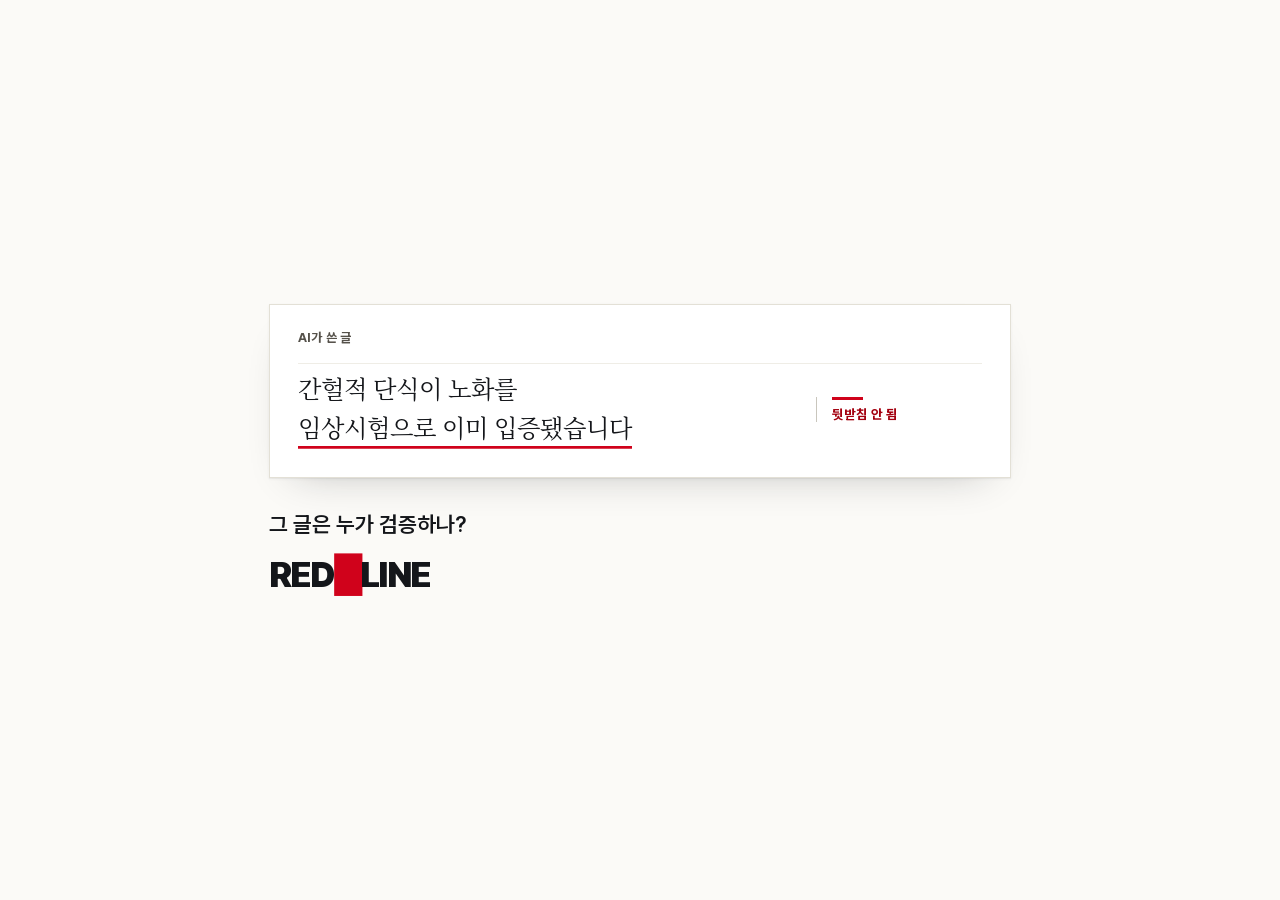
==== ui/intro.html @ 59058103 "ui: cold-open and closing cards for the demo video Two keyboard-driven scenes that reuse the product" ====
<!doctype html>
<html lang="ko">
<head>
<meta charset="utf-8" />
<title>REDLINE — 영상 카드</title>
<link rel="stylesheet" href="/ui/app.css" />
<style>
  /* 화면 전체를 쓰는 촬영용 카드. 크기는 전부 vw 라 1920 과 2560 에서 같은 그림이 나온다. */
  html, body { height: 100%; }
  body {
    margin: 0;
    background: var(--paper, #f7f5ef);
    color: var(--ink);
    cursor: none;
    overflow: hidden;
  }
  .scene { display: none; }
  .scene.live {
    display: grid;
    place-content: center;
    justify-items: center;
    height: 100vh;
    gap: 0;
  }

  /* --- 장면 1: 콜드 오픈 ------------------------------------------------ */

  .sheet {
    width: 58vw;
    background: var(--sheet);
    border: 1px solid var(--edge);
    box-shadow: var(--shadow-sheet);
    padding: 1.9vw 2.2vw 1.7vw;
  }
  .sheet-caption {
    font-family: var(--f-sans);
    font-weight: 700;
    font-size: 1vw;
    color: var(--muted);
    margin-bottom: 1.4vw;
    letter-spacing: 0.02em;
  }
  .line-row {
    display: grid;
    grid-template-columns: 1fr 13vw;
    column-gap: 2.2vw;
    align-items: center;
    border-top: 1px solid var(--hair);
    padding: 0.5vw 0;
  }
  .line-text {
    font-family: var(--f-serif);
    font-size: 1.9vw;
    line-height: 1.62;
    color: var(--ink);
    text-align: left;
  }
  /* 줄마다 span 하나, 줄마다 제 지연 — 한 span 에 두 줄을 담으면 동시에 걷힌다. */
  .type {
    display: block;
    clip-path: inset(0 100% 0 0);
  }
  .scene.live .type {
    animation: type-in var(--type-dur) steps(var(--type-steps), end) var(--type-at) both;
  }
  @keyframes type-in {
    from { clip-path: inset(0 100% 0 0); }
    to   { clip-path: inset(0 0 0 0); }
  }

  .verdict-cell {
    border-left: 1px solid var(--rule);
    padding-left: 1.2vw;
    opacity: 0;
  }
  .scene.live .verdict-cell {
    animation: rise 340ms var(--ease-out, ease-out) 2550ms both;
  }
  .verdict-rule {
    width: 2.4vw;
    height: 0.22vw;
    background: var(--v-unsupported-line);
    margin-bottom: 0.5vw;
  }
  .verdict-label {
    font-family: var(--f-sans);
    font-weight: 700;
    font-size: 1.05vw;
    color: var(--v-unsupported-label);
  }

  .ask {
    font-family: var(--f-sans);
    font-weight: 600;
    font-size: 1.7vw;
    color: var(--ink);
    margin-top: 2.6vw;
    opacity: 0;
  }
  .scene.live .ask { animation: rise 400ms var(--ease-out, ease-out) 2950ms both; }

  .wordmark {
    font-family: var(--f-sans);
    font-weight: 900;
    font-size: 2.8vw;
    letter-spacing: -0.14vw;
    margin-top: 1.2vw;
    opacity: 0;
  }
  .wordmark b { color: var(--v-unsupported-line); font-weight: 900; }
  .scene.live .wordmark { animation: rise 420ms var(--ease-out, ease-out) 3750ms both; }

  @keyframes rise {
    from { opacity: 0; transform: translateY(0.6vw); }
    to   { opacity: 1; transform: translateY(0); }
  }

  /* 밑줄은 제품의 mark-draw 를 그대로 쓴다. 글자는 타이핑으로 드러나고 밑줄만 나중에 그어진다. */
  .scene.live .claim-mark.draw[data-mark="unsupported"] {
    animation: mark-draw-4 280ms var(--ease-mark, ease-out) 2200ms both;
  }

  /* --- 장면 2: 마무리 카드 ---------------------------------------------- */

  .card { width: 58vw; text-align: center; }
  .card > * { opacity: 0; }
  .card .big {
    font-family: var(--f-serif);
    font-size: 2.6vw;
    line-height: 1.5;
    color: var(--ink);
  }
  .card .big em { font-style: normal; color: var(--v-unsupported-label); }
  .card hr {
    border: 0;
    border-top: 1px solid var(--rule);
    margin: 1.2vw 0;
    width: 100%;
  }
  .card .sub {
    font-family: var(--f-sans);
    font-weight: 600;
    font-size: 1.5vw;
    color: var(--ink);
  }
  .card .meta {
    font-family: var(--f-mono);
    font-weight: 500;
    font-size: 1.1vw;
    color: var(--muted);
    margin-top: 1.5vw;
  }
  .scene.live .card > *:nth-child(1) { animation: rise 420ms var(--ease-out, ease-out) 150ms both; }
  .scene.live .card > *:nth-child(2) { animation: rise 420ms var(--ease-out, ease-out) 350ms both; }
  .scene.live .card > *:nth-child(3) { animation: rise 420ms var(--ease-out, ease-out) 800ms both; }
  .scene.live .card > *:nth-child(4) { animation: rise 420ms var(--ease-out, ease-out) 1000ms both; }
  .scene.live .card > *:nth-child(5) { animation: rise 420ms var(--ease-out, ease-out) 1200ms both; }

  /* 모션을 줄여도 끝 상태는 남는다 — 빈 화면이 되면 안 된다. */
  @media (prefers-reduced-motion: reduce) {
    .scene.live .type,
    .scene.live .verdict-cell,
    .scene.live .ask,
    .scene.live .wordmark,
    .scene.live .claim-mark.draw[data-mark="unsupported"],
    .scene.live .card > * {
      animation: none !important;
      opacity: 1 !important;
      clip-path: none !important;
      transform: none !important;
    }
  }
</style>
</head>
<body>

<section class="scene" data-scene="1">
  <div>
    <div class="sheet">
      <div class="sheet-caption">AI가 쓴 글</div>
      <div class="line-row">
        <div class="line-text">
          <span class="type" style="--type-at:250ms; --type-dur:1000ms; --type-steps:20">간헐적 단식이 노화를</span>
          <span class="type" style="--type-at:1300ms; --type-dur:850ms; --type-steps:16"><span class="claim-mark draw" data-mark="unsupported">임상시험으로 이미 입증됐습니다</span></span>
        </div>
        <div class="verdict-cell">
          <div class="verdict-rule"></div>
          <div class="verdict-label">뒷받침 안 됨</div>
        </div>
      </div>
    </div>
    <div class="ask">그 글은 누가 검증하나?</div>
    <div class="wordmark">RED<b>█</b>LINE</div>
  </div>
</section>

<section class="scene" data-scene="2">
  <div class="card">
    <div class="big"><em>빨간 줄</em>은 시작입니다.</div>
    <div class="big">이 글이 말하지 않은 것까지 찾습니다.</div>
    <hr />
    <div class="sub">AI가 쓰고, REDLINE이 감사합니다.</div>
    <div class="meta">Liner 학술 인덱스 · OpenAI Agents SDK</div>
  </div>
</section>

<script>
  (function () {
    var scenes = Array.prototype.slice.call(document.querySelectorAll(".scene"));
    var at = 0;

    function play(index) {
      at = Math.max(0, Math.min(scenes.length - 1, index));
      scenes.forEach(function (el, i) {
        el.classList.remove("live");
        if (i === at) {
          void el.offsetWidth; // 리플로우 — 빼면 같은 장면 재생 시 애니메이션이 다시 돌지 않는다
          el.classList.add("live");
        }
      });
    }

    document.addEventListener("keydown", function (e) {
      var k = e.key;
      if (k === " " || k === "ArrowRight") { play(at + 1); e.preventDefault(); }
      else if (k === "ArrowLeft" || k === "Backspace") { play(at - 1); e.preventDefault(); }
      else if (k === "r" || k === "R") { play(at); }
      else if (k === "1") { play(0); }
      else if (k === "2") { play(1); }
    });

    play(0);
  })();
</script>
</body>
</html>
---- ui/app.css ----
@charset "utf-8";

/* ==========================================================================
   REDLINE — 화면 두 개. 메인은 교정지(밝은 에디토리얼), 프로젝터는 윤전기(어두운 터미널).
   의도적으로 다르다. 통일하지 않는다.
   ========================================================================== */

/* --- 폰트: 전부 로컬 서빙. 외부 요청 0 ---------------------------------- */

@font-face {
  font-family: "Pretendard";
  src: url("/ui/fonts/PretendardVariable.subset.woff2") format("woff2-variations");
  font-weight: 45 920;
  font-style: normal;
  font-display: swap;
}
@font-face {
  font-family: "Source Serif 4";
  src: url("/ui/fonts/SourceSerif4Variable-latin.woff2") format("woff2-variations");
  font-weight: 200 900;
  font-style: normal;
  font-display: swap;
}
@font-face {
  font-family: "Noto Serif KR";
  src: url("/ui/fonts/NotoSerifKR-Regular.subset.woff2") format("woff2");
  font-weight: 400;
  font-style: normal;
  font-display: swap;
}
@font-face {
  font-family: "Noto Serif KR";
  src: url("/ui/fonts/NotoSerifKR-Bold.subset.woff2") format("woff2");
  font-weight: 700;
  font-style: normal;
  font-display: swap;
}
@font-face {
  font-family: "JetBrains Mono";
  src: url("/ui/fonts/JetBrainsMonoVariable-latin.woff2") format("woff2-variations");
  font-weight: 100 800;
  font-style: normal;
  font-display: swap;
}

/* --- 토큰 ---------------------------------------------------------------- */

:root {
  --paper: #fbfaf7;
  --sheet: #ffffff;
  --ink: #14161a;
  --rule: #c9c6bd;
  --hair: #efede6;
  --edge: #e3e0d6;
  --muted: #55514a;

  --v-supported-label: #1f5545;
  --v-supported-line: #2f6f5e;
  --v-unsupported-label: #a3000f;
  --v-unsupported-line: #d0021b;
  --v-overstated-label: #6e4600;
  --v-overstated-line: #9a6300;
  --v-no_source-label: var(--muted);
  --v-no_source-line: #8a8378;
  --v-undecidable-label: var(--muted);
  --v-undecidable-line: #b3afa6;
  --v-pending-label: var(--muted);
  --v-pending-line: transparent;
  --v-non_auditable-label: var(--muted);
  --v-non_auditable-line: transparent;

  --rebut-line: #1e3a5f;
  --rebut-label: #1b3557;
  --rebut-tint: #f4f6fa;
  --fix-line: #12594e;
  --fix-label: #0f4c42;
  --fix-tint: #f3f8f6;

  --f-serif: "Source Serif 4", "Noto Serif KR", Georgia, "Batang", 바탕, serif;
  --f-sans: "Pretendard", "Inter", "Malgun Gothic", "맑은 고딕", system-ui, sans-serif;
  --f-mono: "JetBrains Mono", "D2Coding", "Cascadia Mono", Consolas, ui-monospace, monospace;

  --t-manuscript: 20px;
  --t-number: 13px;
  --t-verdict: 15px;
  --t-chip: 13px;
  --t-metric: 54px;
  --t-report: 17px;

  --shell: 1156px;
  --topbar-h: 64px;
  --scroll-pad: 78px;
  --margin-col: 280px;

  --shadow-sheet: 0 1px 0 rgba(20, 22, 26, 0.03), 0 1px 3px rgba(20, 22, 26, 0.05),
    0 18px 44px -26px rgba(20, 22, 26, 0.3);
  --shadow-lift: 0 2px 6px rgba(20, 22, 26, 0.08), 0 10px 24px -10px rgba(20, 22, 26, 0.16),
    0 36px 84px -30px rgba(20, 22, 26, 0.45);

  /* 곡선과 시간은 여기에만 적는다. 규칙에 손으로 쓴 ms·cubic-bezier 는 없다. */
  --ease-ink: ease-out;
  --ease-pen: cubic-bezier(0.55, 0.06, 0.25, 1);
  --ease-settle: cubic-bezier(0.2, 0.7, 0.3, 1);
  /* 단계가 넘어가는 순간에만 쓴다. 280ms 는 이 화면에서 가장 긴 시간이고 원고와
     반박은 가장 큰 면이라, 내장 곡선으로는 넘어가는 것이 물러 보인다. 앞에서
     대부분을 끝내고 길게 눕는 곡선이라 새 단계가 일찍 읽힌다. 수치를 그리는
     막대에는 쓰지 않는다 — 양을 나타내는 것이 제 값을 넘어 보이면 안 된다. */
  --ease-stage: cubic-bezier(0.23, 1, 0.32, 1);

  --dur-press: 160ms;
  --dur-tint: 180ms;
  --dur-settle: 200ms;
  --dur-card: 240ms;
  --dur-stage: 280ms;
  --dur-reduced: 120ms;

  /* 움직이는 거리·배율. 모션을 줄이면 이 값들만 0 이 되고 전환 자체는 남는다. */
  --stage-scale: 0.985;
  --stage-lift: -2px;
  --press-scale: 0.97;
  --settle-rise: -6px;
  --mark-draw-from: 0%;
  --mark-wave-from: 100%;

  --wave: url("data:image/svg+xml;utf8,<svg xmlns='http://www.w3.org/2000/svg' width='10' height='6'><path d='M0 4.5 Q2.5 0.9 5 4.5 T10 4.5' fill='none' stroke='%239A6300' stroke-width='1.8'/></svg>");
}

*,
*::before,
*::after {
  box-sizing: border-box;
}

html {
  scroll-padding-top: var(--scroll-pad);
}

body {
  margin: 0;
  font-family: var(--f-sans);
  font-size: 16px;
  color: var(--ink);
  background: var(--paper);
  text-rendering: optimizeLegibility;
  word-break: keep-all;
  overflow-wrap: break-word;
}
/* 밝은 면은 기본 렌더링이 인쇄물에 가깝게 두툼하다. 어두운 면에서는 글자가 번져
   antialiased 가 낫다 — 두 표면이 다른 이유가 여기에도 있다. */
body.page-raw {
  -webkit-font-smoothing: antialiased;
}

h1,
h2,
h3,
h4,
p,
ul,
ol,
figure {
  margin: 0;
}
ul,
ol {
  padding-left: 0;
  list-style: none;
}
button {
  font: inherit;
  color: inherit;
  cursor: pointer;
}
a {
  color: inherit;
}
[hidden] {
  display: none !important;
}

.tnum {
  font-variant-numeric: tabular-nums;
}

/* --- 상단 바 ------------------------------------------------------------- */

.topbar {
  position: sticky;
  top: 0;
  z-index: 40;
  height: var(--topbar-h);
  display: flex;
  align-items: center;
  gap: 20px;
  padding: 0 max(28px, 4vw);
  background: rgba(251, 250, 247, 0.97);
  border-bottom: 1px solid var(--rule);
  backdrop-filter: saturate(1.2) blur(6px);
}

.wordmark {
  font-family: var(--f-sans);
  font-size: 23px;
  font-weight: 900;
  letter-spacing: -1.2px;
  text-decoration: none;
  white-space: nowrap;
}
.wordmark .wm-b {
  color: var(--v-unsupported-line);
}

.stage-rail {
  display: flex;
  gap: 22px;
  margin: 0 auto;
  font-size: 12px;
  font-weight: 600;  letter-spacing: 0.01em;
}
.stage-rail li {
  display: flex;
  align-items: center;
  gap: 7px;
  color: var(--muted);
  cursor: pointer;
  border-radius: 2px;
  padding: 3px 2px;
  transition: color var(--dur-tint) var(--ease-ink);
}
.stage-rail li::before {
  content: "";
  width: 7px;
  height: 7px;
  border-radius: 50%;
  border: 1px solid var(--rule);
  background: transparent;
  transition: background-color var(--dur-tint) var(--ease-ink),
    border-color var(--dur-tint) var(--ease-ink);
}
.stage-rail li.reached {
  color: var(--ink);
}
.stage-rail li.reached::before {
  background: var(--ink);
  border-color: var(--ink);
}
.stage-rail li.now {
  color: var(--v-unsupported-label);
}
.stage-rail li.now::before {
  background: var(--v-unsupported-line);
  border-color: var(--v-unsupported-line);
}

.conn {
  display: flex;
  align-items: center;
  gap: 7px;
  font-size: 12px;
  font-weight: 600;
  color: var(--muted);
  white-space: nowrap;  letter-spacing: 0.01em;
}
.conn::before {
  content: "";
  width: 8px;
  height: 8px;
  border-radius: 50%;
  background: var(--rule);
  transition: background-color var(--dur-tint) var(--ease-ink);
}
.conn.is-live::before {
  background: var(--v-supported-line);
}

.projector-link {
  font-size: 12px;
  font-weight: 700;
  text-decoration: none;
  border-bottom: 1px solid var(--ink);
  padding-bottom: 1px;
  white-space: nowrap;
}

/* --- 셸 ------------------------------------------------------------------ */

.shell {
  max-width: var(--shell);
  margin: 0 auto;
  padding: 44px 28px 120px;
}

.sheet {
  background: var(--sheet);
  border: 1px solid var(--edge);
  box-shadow: var(--shadow-sheet);
}

/* --- 단계 0: 입력 -------------------------------------------------------- */

.intake-grid {
  display: grid;
  grid-template-columns: 1fr 1.1fr;
  gap: 56px;
  align-items: start;
}

.hero-title {
  font-family: var(--f-serif);
  font-weight: 700;
  font-size: clamp(38px, 4.6vw, 58px);
  line-height: 1.12;
  letter-spacing: -0.02em;
}
.hero-title .hl {
  color: var(--v-unsupported-label);
  text-decoration: underline;
  text-decoration-color: var(--v-unsupported-line);
  text-decoration-thickness: 4px;
  text-underline-offset: 9px;
}
.hero-sub {
  margin-top: 22px;
  font-size: 18px;
  line-height: 1.6;
  color: var(--muted);
}

.specimen {
  margin-top: 42px;
  padding: 20px 22px 16px;
  background: var(--sheet);
  border: 1px solid var(--edge);
  box-shadow: var(--shadow-sheet);
}
.specimen-title {
  font-size: 13px;
  font-weight: 600;
  margin-bottom: 14px;
}
.specimen-row {
  display: grid;
  grid-template-columns: 1fr auto;
  gap: 18px;
  align-items: start;
  padding: 12px 0;
  border-top: 1px solid var(--hair);
}
.specimen-row:first-of-type {
  border-top: 0;
}
.specimen-text {
  font-family: var(--f-serif);
  font-size: 17px;
  line-height: 1.6;
}
.specimen-label {
  font-size: 13px;
  font-weight: 600;
  text-align: right;
  white-space: nowrap;
}
.specimen-note {
  display: block;
  margin-top: 4px;
  font-size: 11px;
  line-height: 1.45;
  font-weight: 500;
  color: var(--muted);
}

.form-card {
  padding: 26px 28px 24px;
}
.form-label {
  display: block;
  font-size: 13px;
  font-weight: 700;
  margin-bottom: 14px;
}
#input-text {
  display: block;
  width: 100%;
  min-height: 220px;
  padding: 16px 18px;
  font-family: var(--f-serif);
  font-size: 18px;
  line-height: 1.65;
  color: var(--ink);
  background: var(--paper);
  border: 1px solid var(--rule);
  border-radius: 0;
  resize: vertical;
}
#input-text:focus-visible {
  outline: 2px solid var(--ink);
  outline-offset: 1px;
}
.form-foot {
  display: flex;
  align-items: center;
  justify-content: space-between;
  gap: 18px;
  margin-top: 18px;
}
.form-hint {
  font-size: 13px;
  color: var(--muted);
}
.btn-ink {
  padding: 13px 22px;
  font-size: 15px;
  font-weight: 700;
  color: var(--paper);
  background: var(--ink);
  border: 1px solid var(--ink);
  border-radius: 0;
  transition: background-color var(--dur-tint) var(--ease-ink),
    transform var(--dur-press) var(--ease-ink);
}
@media (hover: hover) and (pointer: fine) {
  .btn-ink:hover:not(:disabled) {
    background: #000;
  }
}
/* 화면에서 가장 주목받는 클릭이다. 누르는 순간에 응답한다 — 떼는 순간이 아니라.
   색은 두 경로에 다 남고, 크기는 모션을 줄이면 토큰이 1 이 되어 저절로 빠진다. */
.btn-ink:active:not(:disabled) {
  background: #000;
  transform: scale(var(--press-scale));
}
.btn-ink:disabled {
  opacity: 0.55;
  cursor: default;
}
.form-error {
  margin-top: 16px;
  padding: 12px 14px;
  border-left: 4px solid var(--v-unsupported-line);
  background: var(--paper);
  font-size: 14px;
  line-height: 1.55;
  color: var(--v-unsupported-label);
}

/* 검사 과정 3단 밴드 */
.process {
  margin-top: 58px;
  padding-top: 26px;
  border-top: 1px solid var(--rule);
}
.process-grid {
  display: grid;
  grid-template-columns: repeat(3, 1fr);
  gap: 22px 28px;
}
.process-item {
  display: grid;
  grid-template-columns: 44px 1fr;
  gap: 16px;
  align-items: start;
}
.process-num {
  width: 44px;
  height: 44px;
  border-radius: 50%;
  border: 1px solid var(--rule);
  display: grid;
  place-items: center;
  font-family: var(--f-mono);
  font-size: 18px;
  color: var(--muted);
}
.process-item h3 {
  font-size: 16px;
  font-weight: 700;
  margin-bottom: 6px;
}
.process-item p {
  font-size: 14px;
  line-height: 1.6;
  color: var(--muted);
}
.process-meta {
  margin-top: 22px;
  font-size: 13px;
  line-height: 1.6;
  color: var(--muted);
}

/* 접힌 입력 바 */
.intake-collapsed {
  display: flex;
  align-items: center;
  justify-content: space-between;
  gap: 18px;
  padding: 12px 18px;
  margin-bottom: 22px;
  border: 1px solid var(--edge);
  background: var(--sheet);
  font-size: 13px;
  color: var(--muted);
}
.btn-quiet {
  padding: 7px 14px;
  font-size: 13px;
  font-weight: 700;
  color: var(--ink);
  background: transparent;
  border: 1px solid var(--rule);
}
@media (hover: hover) and (pointer: fine) {
  .btn-quiet:hover {
    border-color: var(--ink);
  }
}

/* --- 단계 전환의 그림자 --------------------------------------------------
   그림자 자체를 전환하면 화면에서 가장 큰 두 면이 280ms 동안 매 프레임 다시
   칠해진다. 그것도 하필 가장 눈에 띄는 순간에. 쉬는 그림자와 들어 올린 그림자를
   의사 요소 두 겹으로 깔아 두고 불투명도만 교차시킨다 — 보이는 결과는 같다.
   inset 이 음수인 것은 의사 요소를 테두리 상자까지 넓혀 원래 그림자와
   같은 자리에서 시작시키기 위한 것이다. */

.galley,
.rebut {
  position: relative;
  box-shadow: none;
}
.galley::before,
.galley::after,
.rebut::before,
.rebut::after {
  content: "";
  position: absolute;
  inset: -1px;
  z-index: -1;
  pointer-events: none;
  transition: opacity var(--dur-stage) var(--ease-stage);
}
.rebut::before,
.rebut::after {
  top: -4px;
}
.galley::before,
.rebut::before {
  box-shadow: var(--shadow-sheet);
}
.galley::after,
.rebut::after {
  box-shadow: var(--shadow-lift);
  opacity: 0;
}
.galley.is-focus::before,
.galley.is-receded::before,
.rebut.is-focus::before {
  opacity: 0;
}
.galley.is-focus::after,
.rebut.is-focus::after {
  opacity: 1;
}

/* --- 단계 1~3: 원고 + 여백 ---------------------------------------------- */

.galley {
  padding: 30px 34px 0;
  transition: opacity var(--dur-stage) var(--ease-stage),
    transform var(--dur-stage) var(--ease-stage);
}
.galley.is-receded {
  opacity: 0.42;
  transform: scale(var(--stage-scale));
}

.section-head {
  display: flex;
  align-items: baseline;
  gap: 24px;
  flex-wrap: wrap;
  padding-bottom: 14px;
  border-bottom: 1px solid var(--rule);
}
.section-head h2 {
  font-size: 22px;
  font-weight: 700;
  letter-spacing: -0.02em;
}
.legend {
  display: flex;
  gap: 18px;
  flex-wrap: wrap;
  font-size: 12px;
  font-weight: 600;
  color: var(--muted);  letter-spacing: 0.01em;
}
.legend li {
  display: flex;
  align-items: center;
  gap: 7px;
}
.badge {
  margin-left: auto;
  padding: 7px 11px;
  font-size: 13px;
  font-weight: 700;
  color: var(--paper);
  background: var(--ink);
  white-space: nowrap;
}
#phase-badge[data-live="1"] {
  min-width: 151px;
  text-align: center;
}
.badge[data-outcome="complete"] {
  background: var(--v-supported-label);
}
.badge[data-outcome="partial"] {
  background: var(--v-overstated-label);
}
.badge[data-outcome="error"] {
  background: var(--v-unsupported-label);
}
.badge[data-outcome="non_auditable"] {
  background: var(--muted);
}

/* 표시선 견본 (범례·여백 부호가 공유한다) */
.swatch {
  display: inline-block;
  width: 22px;
  height: 6px;
  flex: none;
}
.swatch[data-mark="unsupported"] {
  border-bottom: 4px solid var(--v-unsupported-line);
}
.swatch[data-mark="supported"] {
  border-bottom: 2px solid var(--v-supported-line);
}
.swatch[data-mark="overstated"] {
  background: var(--wave) repeat-x left bottom;
  background-size: 10px 6px;
}
.swatch[data-mark="no_source"] {
  border-bottom: 3px dotted var(--v-no_source-line);
}
.swatch[data-mark="undecidable"] {
  border-bottom: 2px dotted var(--v-undecidable-line);
}
.swatch[data-mark="pending"],
.swatch[data-mark="non_auditable"] {
  width: 9px;
  height: 9px;
  border: 2px solid var(--rule);
  border-radius: 50%;
}

/* 문장 행 */
.sentences {
  padding: 4px 0 0;
}
.s-row {
  display: grid;
  grid-template-columns: 44px minmax(0, 66ch) var(--margin-col);
  gap: 24px;
  padding: 14px 0 16px;
  border-top: 1px solid var(--hair);
}
.s-row:first-child {
  border-top: 0;
}
.s-num {
  font-family: var(--f-mono);
  font-size: var(--t-number);
  line-height: 2.5;
  font-weight: 500;
  color: var(--muted);
  font-variant-numeric: tabular-nums;
}
.s-text {
  font-family: var(--f-serif);
  font-size: var(--t-manuscript);
  line-height: 1.65;  text-wrap: pretty;
}
.s-margin {
  border-left: 1px solid var(--rule);
  padding-left: 20px;
  min-height: 34px;
  display: flex;
  flex-direction: column;
  gap: 12px;
}

/* 구조 줄 — 번호칸도 여백칸도 주지 않는다 */
.s-row.is-structural {
  grid-template-columns: 44px minmax(0, 66ch) var(--margin-col);
  padding: 22px 0 2px;
  border-top: 0;
}
.s-row.is-structural .s-num,
.s-row.is-structural .s-margin {
  display: none;
}
.s-row.is-structural .s-text {
  grid-column: 2;
}
.s-row.kind-heading .s-text {
  font-family: var(--f-sans);
  font-size: 17px;
  font-weight: 800;
  line-height: 1.4;
}
.s-row.kind-table_header .s-text,
.s-row.kind-code_fence .s-text {
  font-family: var(--f-mono);
  font-size: 15px;
  color: var(--muted);
}
.s-row.kind-divider .s-text {
  color: var(--rule);
  letter-spacing: 0.3em;
}
.s-row.kind-list_item .s-text {
  padding-left: 16px;
}
.s-row.kind-code .s-text,
.s-row.kind-table_row .s-text {
  font-family: var(--f-mono);
  font-size: 15px;
}
.s-row.kind-quote .s-text {
  color: var(--muted);
  border-left: 3px solid var(--hair);
  padding-left: 14px;
}
.s-row.is-preview .s-text {
  color: var(--muted);
}

/* 판정 표시선 — 클레임 구절에만 */
.claim-mark {
  background-repeat: no-repeat;
  background-position: left bottom;
  background-size: 100% 4px;
  -webkit-box-decoration-break: clone;
  box-decoration-break: clone;
  padding-bottom: 5px;
}
.claim-mark[data-mark="pending"],
.claim-mark[data-mark="non_auditable"] {
  background-image: none;
}
.claim-mark[data-mark="unsupported"] {
  background-image: linear-gradient(var(--v-unsupported-line), var(--v-unsupported-line));
  background-size: 100% 4px;
}
.claim-mark[data-mark="supported"] {
  background-image: linear-gradient(var(--v-supported-line), var(--v-supported-line));
  background-size: 100% 2px;
}
.claim-mark[data-mark="no_source"] {
  background-image: repeating-linear-gradient(
    to right,
    var(--v-no_source-line) 0 3px,
    transparent 3px 9px
  );
  background-size: 100% 2px;
}
.claim-mark[data-mark="undecidable"] {
  background-image: repeating-linear-gradient(
    to right,
    var(--v-undecidable-line) 0 2px,
    transparent 2px 10px
  );
  background-size: 100% 2px;
}
/* 물결은 커튼 한 겹을 위에 두고 그것을 걷어 내는 방식으로 그어진다 */
.claim-mark[data-mark="overstated"] {
  background-image: linear-gradient(var(--sheet), var(--sheet)), var(--wave);
  background-repeat: no-repeat, repeat-x;
  background-position: right bottom, left bottom;
  background-size: 0% 6px, 10px 6px;
}

.claim-mark.draw[data-mark="unsupported"] {
  animation: mark-draw-4 var(--dur-stage) var(--ease-pen) both;
}
.claim-mark.draw[data-mark="supported"],
.claim-mark.draw[data-mark="no_source"],
.claim-mark.draw[data-mark="undecidable"] {
  animation: mark-draw-2 var(--dur-stage) var(--ease-pen) both;
}
.claim-mark.draw[data-mark="overstated"] {
  animation: wavy-in var(--dur-stage) var(--ease-pen) both;
}

@keyframes mark-draw-4 {
  from {
    background-size: var(--mark-draw-from) 4px;
  }
  to {
    background-size: 100% 4px;
  }
}
@keyframes mark-draw-2 {
  from {
    background-size: var(--mark-draw-from) 2px;
  }
  to {
    background-size: 100% 2px;
  }
}
@keyframes wavy-in {
  from {
    background-size: var(--mark-wave-from) 6px, 10px 6px;
  }
  to {
    background-size: 0% 6px, 10px 6px;
  }
}

/* 판정이 내려앉는 순간 문장 행 전체에 잉크가 스민다 */
.s-row.land {
  animation: verdict-land var(--dur-stage) var(--ease-ink) both;
}
@keyframes verdict-land {
  from {
    background-color: rgba(20, 22, 26, 0.05);
  }
  to {
    background-color: transparent;
  }
}

/* --- 여백 부호 ----------------------------------------------------------- */

.mark {
  display: grid;
  grid-template-columns: 24px 1fr;
  gap: 0 8px;
  align-items: start;
}
.mark.settle {
  animation: mark-settle var(--dur-settle) var(--ease-settle) both;
}
@keyframes mark-settle {
  from {
    opacity: 0;
    transform: translateY(var(--settle-rise));
  }
  to {
    opacity: 1;
    transform: translateY(0);
  }
}
.mark-swatch {
  padding-top: 7px;
}
.mark-head {
  display: flex;
  align-items: baseline;
  gap: 7px;
  flex-wrap: wrap;
  min-height: 21px;
}
.mark-label {
  font-size: var(--t-verdict);
  line-height: 1.35;
  font-weight: 600;
}
.mark-id {
  font-family: var(--f-mono);
  font-size: 11px;
  line-height: 20px;
  font-weight: 500;
  letter-spacing: 0.04em;
  color: var(--muted);
}
.mark-conf {
  grid-column: 2;
  display: flex;
  align-items: center;
  gap: 10px;
  margin-top: 9px;
  height: 16px;
}
.bar-track {
  flex: 1;
  height: 5px;
  background: var(--hair);
  overflow: hidden;
}
.bar-fill {
  display: block;
  height: 100%;
  width: 100%;
  transform: scaleX(0);
  transform-origin: left center;
  background: var(--rule);
  transition: transform var(--dur-stage) var(--ease-ink);
}
.mark-pct {
  flex: none;
  min-width: 82px;
  text-align: right;
  font-family: var(--f-mono);
  font-size: 12px;
  line-height: 16px;
  font-weight: 500;
  color: var(--muted);
  font-variant-numeric: tabular-nums;
  white-space: nowrap;
}
.mark-pct .now {
  font-weight: 700;
  color: var(--ink);
}
/* 두 행 자리를 등록 시점에 확보한다 — 칩이 나중에 와도 행 높이가 안 변한다 */
.mark-chips {
  grid-column: 2;
  height: 42px;
  overflow: hidden;
  margin-top: 9px;
  display: flex;
  flex-direction: column;
  gap: 4px;
}
.chip-row {
  display: flex;
  align-items: baseline;
  gap: 10px;
  min-width: 0;
  line-height: 17px;
}
.chip {
  font-family: var(--f-mono);
  font-size: var(--t-chip);
  font-weight: 500;
  line-height: 17px;
  color: var(--muted);
  text-decoration: underline;
  text-decoration-color: var(--edge);
  text-underline-offset: 3px;
  white-space: nowrap;
  overflow: hidden;
  text-overflow: ellipsis;
}
.chip.more {
  flex: none;
}
@media (hover: hover) and (pointer: fine) {
  .chip:hover {
    color: var(--ink);
    text-decoration-color: var(--rule);
  }
}
.chip.more {
  text-decoration: none;
  color: var(--muted);
}
.mark-quote {
  grid-column: 2;
  margin-top: 7px;
  font-size: 13px;
  line-height: 1.5;
  color: var(--muted);
}

/* 클레임 없는 행의 상태 부호 */
.bare {
  display: flex;
  align-items: center;
  gap: 8px;
  min-height: 21px;
  font-size: var(--t-verdict);
  line-height: 1.35;
  font-weight: 600;
  color: var(--muted);
}

/* 감사하지 않은 문장 접기 */
.s-row.is-folded {
  display: none;
}
.fold-note {
  border-top: 1px solid var(--hair);
  padding: 12px 0 12px 68px;
}
.fold-note button {
  font-size: 13px;
  font-weight: 500;
  color: var(--muted);
  background: none;
  border: 0;
  padding: 0;
  text-decoration: underline;
  text-decoration-color: var(--edge);
  text-underline-offset: 3px;
}
@media (hover: hover) and (pointer: fine) {
  .fold-note button:hover {
    color: var(--ink);
  }
}

.empty {
  padding: 26px 0 30px;
  font-size: 15px;
  line-height: 1.6;
  color: var(--muted);
}

/* --- 집계행 -------------------------------------------------------------- */

.tally {
  margin-top: 26px;
  padding: 22px 0 0;
  border-top: 1px solid var(--rule);
  display: grid;
  grid-template-columns: repeat(3, 1fr);
  gap: 0;
}
.tally-cell {
  padding: 0 26px;
  border-left: 1px solid var(--hair);
}
.tally-cell:first-child {
  padding-left: 0;
  border-left: 0;
}
.tally-cell h3 {
  font-size: 13px;
  font-weight: 700;
}
.metric {
  display: block;
  margin: 10px 0 8px;
  font-family: var(--f-mono);
  font-size: var(--t-metric);
  line-height: 1;
  font-weight: 700;
  font-variant-numeric: tabular-nums;
}
.metric .sep {
  color: var(--rule);
  font-weight: 400;
  margin: 0 6px;
}
.metric.danger {
  color: var(--v-unsupported-label);
}
.metric.settle {
  animation: mark-settle var(--dur-settle) var(--ease-settle) both;
}
.tally-sub {
  font-size: 12px;
  line-height: 1.6;
  font-weight: 500;
  color: var(--muted);  letter-spacing: 0.01em;
}
.axis-bar {
  display: flex;
  gap: 6px;
  margin: 14px 0 12px;
}
.axis-cell {
  position: relative;
  flex: 1;
  height: 16px;
  background: var(--hair);
  overflow: hidden;
}
.axis-cell::before {
  content: "";
  position: absolute;
  inset: 0;
  background: var(--ink);
  transform: scaleX(0);
  transform-origin: left center;
  transition: transform var(--dur-stage) var(--ease-ink);
}
.axis-cell.on::before {
  transform: scaleX(1);
}
.tally-note {
  grid-column: 1 / -1;
  margin-top: 22px;
  padding: 14px 0 26px;
  border-top: 1px solid var(--hair);
  font-size: 12px;
  line-height: 1.6;
  color: var(--muted);
}

/* --- 단계 4: 이 글에 대한 반박 ------------------------------------------ */

.rebut {
  margin-top: 34px;
  padding: 30px 36px 34px;
  border-top: 4px solid var(--rebut-line);
  transition: opacity var(--dur-stage) var(--ease-stage),
    transform var(--dur-stage) var(--ease-stage);
}
.rebut.is-focus {
  transform: translateY(var(--stage-lift));
}
.rebut .section-head {
  padding-bottom: 16px;
  margin-bottom: 26px;
}
.rebut-sub {
  margin-left: auto;
  font-size: 13px;
  line-height: 1.6;
  color: var(--muted);
  text-align: right;
}
.rebut-grid {
  display: grid;
  grid-template-columns: repeat(auto-fill, minmax(340px, 1fr));
  gap: 22px;
}
.rebut-card {
  display: block;
  padding: 20px 22px;
  border-left: 4px solid var(--rebut-line);
  background: var(--rebut-tint);
  text-decoration: none;
}
.rebut-card.arrive {
  animation: card-arrive var(--dur-card) var(--ease-settle) both;
}
@keyframes card-arrive {
  from {
    opacity: 0;
    transform: translateY(var(--settle-rise));
  }
  to {
    opacity: 1;
    transform: translateY(0);
  }
}
.rebut-brow {
  display: flex;
  align-items: baseline;
  gap: 12px;
  flex-wrap: wrap;
  font-size: 12px;
  font-weight: 600;
  color: var(--rebut-label);  letter-spacing: 0.01em;
}
.stance-tag {
  padding: 1px 7px;
  font-size: 11px;
  font-weight: 700;
  color: var(--paper);
  background: var(--rebut-label);
}
.stance-tag[data-stance="support"] {
  color: var(--muted);
  background: transparent;
  box-shadow: inset 0 0 0 1px var(--rule);
}
.rebut-card h3 {
  margin: 10px 0 8px;
  font-family: var(--f-serif);
  font-size: 18px;
  font-weight: 700;
  line-height: 1.45;  text-wrap: balance;
}
.rebut-card p {
  font-size: 14px;
  line-height: 1.65;
  margin-bottom: 12px;
  color: var(--ink);  text-wrap: pretty;
}
.rebut-meta {
  font-family: var(--f-mono);
  font-size: 12px;
  color: var(--muted);
}
.rebut-empty {
  display: flex;
  align-items: center;
  gap: 18px;
  font-size: 15px;
  line-height: 1.6;
  color: var(--muted);
}
.rebut-empty .ring {
  flex: none;
  width: 46px;
  height: 46px;
  border-radius: 50%;
  border: 1px dashed var(--rule);
  display: grid;
  place-items: center;
  font-family: var(--f-mono);
  font-size: 18px;
}

/* --- 단계 5: 최종 보고 --------------------------------------------------- */

.terminal {
  margin-top: 34px;
  padding: 26px 30px;
  background: var(--sheet);
  border: 1px solid var(--ink);
  border-left: 6px solid var(--ink);
  box-shadow: var(--shadow-sheet);
}
.terminal[data-outcome="complete"] {
  border-left-color: var(--v-supported-line);
}
.terminal[data-outcome="partial"] {
  border-left-color: var(--v-overstated-line);
}
.terminal[data-outcome="error"] {
  border-left-color: var(--v-unsupported-line);
}
.terminal[data-outcome="non_auditable"] {
  border-left-color: var(--rule);
}
.terminal-head {
  display: grid;
  grid-template-columns: 1fr auto;
  gap: 30px;
  align-items: start;
  padding-bottom: 22px;
  border-bottom: 1px solid var(--hair);
}
#terminal-title {
  font-size: 26px;
  font-weight: 700;
  letter-spacing: -0.02em;
}
.terminal-note {
  display: inline-block;
  margin-top: 8px;
  padding: 3px 9px;
  font-size: 12px;
  font-weight: 700;
  color: var(--paper);
  background: var(--muted);
}
[data-outcome="partial"] .terminal-note {
  background: var(--v-overstated-label);
}
#terminal-reason {
  margin-top: 8px;
  font-size: 15px;
  line-height: 1.6;
  color: var(--muted);
}
.error-detail {
  margin-top: 14px;
  font-size: 13px;
  color: var(--muted);
}
.error-detail > summary {
  cursor: pointer;
  font-weight: 600;
  width: fit-content;
}
.error-detail pre {
  font-variant-ligatures: none;
  margin: 10px 0 0;
  padding: 12px 14px;
  max-width: 74ch;
  background: var(--paper);
  border: 1px solid var(--edge);
  font-family: var(--f-mono);
  font-size: 12px;
  line-height: 1.6;
  white-space: pre-wrap;
  word-break: break-word;
}

#missing-actions {
  margin-top: 14px;
  font-size: 14px;
  line-height: 1.7;
  color: var(--muted);
}
#missing-actions li {
  padding-left: 14px;
  text-indent: -14px;
}
#missing-actions li::before {
  content: "· ";
}
.terminal-coverage {
  min-width: 190px;
  padding: 16px 20px;
  background: var(--ink);
  color: var(--paper);
}
.terminal-coverage h3 {
  font-size: 12px;
  font-weight: 600;
  opacity: 0.75;
}
.terminal-coverage .metric {
  color: var(--paper);
  margin-bottom: 0;
}
.terminal-coverage .metric .sep {
  color: rgba(251, 250, 247, 0.45);
}

.report-label {
  margin: 24px 0 4px;
  font-size: 12px;
  font-weight: 600;
  color: var(--muted);
}
.report {
  max-width: 74ch;
  font-size: var(--t-report);
  line-height: 1.7;  text-wrap: pretty;
}
.report h1,
.report h2 {
  font-size: 20px;
  font-weight: 700;
  margin: 22px 0 12px;
  padding-bottom: 8px;
  border-bottom: 1px solid var(--hair);
}
.report h1:first-child,
.report h2:first-child {
  margin-top: 6px;
}
.report h3 {
  font-size: 17px;
  font-weight: 700;
  margin: 20px 0 10px;
}
.report h4 {
  font-size: 14px;
  font-weight: 600;
  color: var(--muted);
  margin: 16px 0 8px;
}
.report p {
  margin: 10px 0;
}
.report ul {
  margin: 10px 0;
}
.report li {
  padding: 2px 0 2px 16px;
  margin: 8px 0;
  border-left: 3px solid var(--hair);
}
.report li[data-mark="unsupported"] {
  border-left-color: var(--v-unsupported-line);
}
.report li[data-mark="supported"] {
  border-left-color: var(--v-supported-line);
}
.report li[data-mark="overstated"] {
  border-left-color: var(--v-overstated-line);
}
.report li[data-mark="no_source"] {
  border-left-style: dotted;
  border-left-color: var(--v-no_source-line);
}
.report li[data-mark="undecidable"] {
  border-left-style: dotted;
  border-left-color: var(--v-undecidable-line);
}
.report .v {
  font-weight: 700;
}
.report .v[data-v="unsupported"] {
  color: var(--v-unsupported-label);
}
.report .v[data-v="supported"] {
  color: var(--v-supported-label);
}
.report .v[data-v="overstated"] {
  color: var(--v-overstated-label);
}
.report .v[data-v="no_source"],
.report .v[data-v="undecidable"],
.report .v[data-v="non_auditable"] {
  color: var(--muted);
}
.report .cid {
  font-family: var(--f-mono);
  font-size: 0.86em;
  font-weight: 600;
  padding: 1px 5px;
  background: var(--paper);
  border: 1px solid var(--edge);
}
.report .num {
  font-family: var(--f-mono);
  font-size: 0.92em;
  font-variant-numeric: tabular-nums;
}

/* 추천 수정안 — 지적으로 끝나지 않고 고쳐 쓰기로 마무리하는 절 */
.fixbox {
  margin: 26px 0 6px;
  padding: 22px 26px 20px;
  background: var(--fix-tint);
  border-left: 5px solid var(--fix-line);
  box-shadow: var(--shadow-sheet);
}
.fixbox > h3 {
  margin: 0 0 4px;
  font-size: 18px;
  color: var(--fix-label);
}
.fixbox li {
  border-left: 0;
  padding: 18px 0 0 16px;
  margin-top: 18px;
  border-top: 1px solid var(--hair);
}
.fixbox li:first-of-type {
  border-top: 0;
  margin-top: 6px;
  padding-top: 0;
}
.fix-from {
  display: block;
  font-family: var(--f-sans);
  font-size: 13px;
  line-height: 1.6;
  color: var(--muted);
}
.fix-to {
  display: block;
  margin-top: 8px;
  padding-left: 17px;
  text-indent: -17px;
  font-family: var(--f-serif);
  font-size: 16px;
  line-height: 1.65;
  color: var(--ink);
}

/* --- 떠 있는 요소 -------------------------------------------------------- */

.follow-run {
  position: fixed;
  left: 50%;
  bottom: 26px;
  transform: translateX(-50%);
  z-index: 50;
  padding: 12px 20px;
  font-size: 13px;
  font-weight: 700;
  color: var(--paper);
  background: var(--ink);
  border: 0;
  box-shadow: var(--shadow-lift);
}
body.has-banner .follow-run {
  bottom: 78px;
}

.source-banner {
  position: fixed;
  left: 0;
  right: 0;
  bottom: 0;
  z-index: 60;
  padding: 12px 20px;
  text-align: center;
  font-size: 13px;
  font-weight: 600;
  color: #171000;
  background: #ffd400;
  border-top: 3px solid #171000;
}

/* ==========================================================================
   프로젝터 /raw — 어두운 연속 스트림. 단계로 끊지 않는다.
   ========================================================================== */

body.page-raw {
  background: var(--p-bg);
  color: var(--p-fg);
  overflow: hidden;
}
:root {
  --p-bg: #14161a;
  --p-panel: #1b1e24;
  --p-line: #363b44;
  --p-fg: #fbfaf7;
  --p-muted: #aba598;
  --p-search: #ffd365;
  --p-fetch: #7dceff;
  --p-record: #6fdf9f;
  --p-red: #ff8078;
  --p-track: #262b33;
  --p-muted-panel: #b3ada0;
  --p-red-text: #ff8c84;
  --p-support: #ffd365;
  --p-challenge: #9fb4ff;
}

.page-raw .topbar {
  background: var(--p-bg);
  border-bottom: 1px solid var(--p-line);
  backdrop-filter: none;
}
.page-raw .wordmark {
  font-size: 25px;
  color: var(--p-fg);
}
.page-raw .conn {
  color: var(--p-muted);
  margin-left: auto;
}
.page-raw .conn::before {
  background: var(--p-line);
}
.page-raw .conn.is-live::before {
  background: var(--p-record);
}
.btn-pause {
  padding: 9px 16px;
  font-size: 13px;
  font-weight: 700;
  color: var(--p-fg);
  background: transparent;
  border: 1px solid var(--p-line);
}
.btn-pause.is-on {
  color: #171000;
  background: var(--p-search);
  border-color: var(--p-search);
}

.lanes {
  display: grid;
  grid-template-columns: 1.2fr 0.8fr;
  height: calc(100vh - var(--topbar-h));
}
body.has-banner .lanes {
  height: calc(100vh - var(--topbar-h) - 47px);
}
.lane {
  display: flex;
  flex-direction: column;
  min-height: 0;
  min-width: 0;
  padding: 20px 24px;
}
.lane + .lane {
  border-left: 1px solid var(--p-line);
}
.lane-head {
  display: grid;
  grid-template-columns: 1fr auto;
  gap: 20px;
  align-items: end;
  padding-bottom: 12px;
  border-bottom: 1px solid var(--p-line);
}
.lane-brow {
  font-family: var(--f-mono);
  font-size: 11px;
  font-weight: 600;
  letter-spacing: 0.14em;
  color: var(--p-muted);
}
.lane-head h2 {
  font-family: var(--f-mono);
  font-size: 30px;
  font-weight: 700;
  line-height: 1.1;
}
.lane-note {
  font-size: 13px;
  color: var(--p-muted);
  text-align: right;
}
.lane-side {
  display: flex;
  flex-direction: column;
  align-items: flex-end;
  gap: 8px;
}
.stance-legend {
  display: flex;
  gap: 16px;
  font-size: 13px;
  font-weight: 600;
  color: var(--p-muted);
}
.stance-legend li {
  display: flex;
  align-items: center;
  gap: 7px;
}
.stance-legend i {
  width: 16px;
  height: 3px;
  background: var(--p-support);
}
.stance-legend li[data-stance="challenge"] i {
  background: var(--p-challenge);
}

.ev-gap {
  margin: 0 0 10px;
  padding: 8px 12px;
  border-left: 3px solid var(--p-search);
  background: var(--p-panel);
  font-family: var(--f-mono);
  font-size: 15px;
  line-height: 1.5;
  color: var(--p-fg);
}

.feed {
  flex: 1;
  min-height: 0;
  overflow-y: auto;
  overflow-x: hidden;
  padding-top: 8px;
}
.ev {
  font-variant-ligatures: none;
  border-left: 3px solid var(--p-line);
  padding: 3px 0 3px 12px;
  margin-bottom: 2px;
}
.ev[data-tool="search"] {
  border-left-color: var(--p-search);
}
.ev[data-tool="search"][data-stance="support"] {
  border-left-color: var(--p-support);
}
.ev[data-tool="search"][data-stance="challenge"] {
  border-left-color: var(--p-challenge);
}
.ev[data-tool="fetch"] {
  border-left-color: var(--p-fetch);
}
.ev[data-tool="record"] {
  border-left-color: var(--p-record);
}
.ev[data-tool="audit"] {
  border-left-color: var(--p-fg);
}
.ev > summary {
  display: flex;
  align-items: baseline;
  gap: 10px;
  font-family: var(--f-mono);
  font-size: 18px;
  line-height: 1.5;
  white-space: nowrap;
  overflow: hidden;
  cursor: pointer;
  list-style: none;
}
.ev > summary::-webkit-details-marker {
  display: none;
}
.ev-seq {
  color: var(--p-muted);
  font-variant-numeric: tabular-nums;
  flex: none;
}
.ev-type {
  font-size: 15px;
  color: var(--p-muted);
  flex: none;
}
.ev-name {
  font-weight: 700;
  flex: none;
}
.ev[data-tool="search"] .ev-name {
  color: var(--p-search);
}
.ev[data-tool="search"][data-stance="challenge"] .ev-name {
  color: var(--p-challenge);
}
.ev-stance {
  flex: none;
  padding: 1px 7px;
  font-size: 13px;
  font-weight: 700;
  color: #14161a;
  background: var(--p-support);
}
.ev[data-stance="challenge"] .ev-stance {
  background: var(--p-challenge);
}
.ev[data-tool="fetch"] .ev-name {
  color: var(--p-fetch);
}
.ev[data-tool="record"] .ev-name {
  color: var(--p-record);
}
.ev-hint {
  color: var(--p-fg);
  overflow: hidden;
  text-overflow: ellipsis;
}
.ev[data-kind="status"] > summary {
  color: var(--p-muted);
}
.ev[open] {
  background: var(--p-panel);
  box-shadow: inset 0 0 0 1px var(--p-line);
}
.ev pre {
  margin: 6px 0 8px;
  font-family: var(--f-mono);
  font-size: 15px;
  line-height: 1.5;
  white-space: pre-wrap;
  word-break: break-word;
  color: var(--p-fg);
}

/* STATE 레인 */
.budget-row {
  display: grid;
  grid-template-columns: 1fr 1fr;
  gap: 14px;
  margin: 16px 0 18px;
}
.budget {
  padding: 12px 16px 14px;
  background: var(--p-panel);
  border: 1px solid var(--p-line);
}
.budget h3 {
  font-family: var(--f-mono);
  font-size: 12px;
  font-weight: 600;
  letter-spacing: 0.08em;
  color: var(--p-muted-panel);
}
.budget p {
  margin-top: 8px;
  font-family: var(--f-mono);
  font-size: 18px;
  font-variant-numeric: tabular-nums;
  color: var(--p-muted-panel);
}
.budget b {
  display: inline-block;
  min-width: 68px;
  font-size: 28px;
  font-weight: 700;
  color: var(--p-search);
}

.axis-track {
  display: flex;
  align-items: center;
  margin-bottom: 18px;
}
.axis-node {
  display: flex;
  align-items: center;
  gap: 8px;
  font-family: var(--f-mono);
  font-size: 13px;
  color: var(--p-muted);
  flex: none;
}
.axis-node i {
  width: 30px;
  height: 30px;
  border-radius: 50%;
  border: 1px solid var(--p-line);
  display: grid;
  place-items: center;
  font-style: normal;
  transition: background-color var(--dur-settle) var(--ease-ink),
    border-color var(--dur-settle) var(--ease-ink),
    color var(--dur-settle) var(--ease-ink);
}
.axis-node.on {
  color: var(--p-fg);
}
.axis-node.on i {
  background: var(--p-red);
  border-color: var(--p-red);
  color: #14161a;
}
.axis-link {
  flex: 1;
  height: 1px;
  background: var(--p-line);
  margin: 0 10px;
}

.state-list {
  flex: 1;
  min-height: 0;
  overflow-y: auto;
  display: flex;
  flex-direction: column;
  gap: 12px;
  padding-right: 4px;
}
.state-card {
  padding: 14px 16px 16px;
  background: var(--p-panel);
  border-left: 4px solid var(--p-line);
}
.state-card[data-mark="unsupported"] {
  border-left-color: var(--p-red);
}
.state-card[data-mark="supported"] {
  border-left-color: var(--p-record);
}
.state-card[data-mark="overstated"] {
  border-left-color: var(--p-search);
}
.state-card[data-mark="no_source"],
.state-card[data-mark="undecidable"] {
  border-left-style: dotted;
  border-left-color: var(--p-muted);
}
.state-head {
  display: flex;
  align-items: baseline;
  gap: 12px;
}
.state-id {
  font-family: var(--f-mono);
  font-size: 17px;
  font-weight: 700;
}
.state-axis {
  font-family: var(--f-mono);
  font-size: 12px;
  color: var(--p-muted-panel);
}
.state-verdict {
  margin-left: auto;
  min-width: 102px;
  text-align: right;
  font-size: 14px;
  font-weight: 700;
  color: var(--p-muted-panel);
}
.state-card[data-mark="unsupported"] .state-verdict {
  color: var(--p-red-text);
}
.state-card[data-mark="supported"] .state-verdict {
  color: var(--p-record);
}
.state-card[data-mark="overstated"] .state-verdict {
  color: var(--p-search);
}
.state-text {
  margin-top: 10px;
  font-family: var(--f-serif);
  font-size: 17px;
  line-height: 1.5;
}
.state-meter {
  position: relative;
  height: 16px;
  margin-top: 12px;
  background: var(--p-track);
}
.state-meter span {
  display: block;
  height: 100%;
  width: 100%;
  transform: scaleX(0);
  transform-origin: left center;
  background: var(--p-muted);
  transition: transform var(--dur-stage) var(--ease-ink);
}
.state-card[data-mark="unsupported"] .state-meter span {
  background: var(--p-red);
}
.state-card[data-mark="supported"] .state-meter span {
  background: var(--p-record);
}
.state-card[data-mark="overstated"] .state-meter span {
  background: var(--p-search);
}
.state-pct {
  position: absolute;
  right: 6px;
  top: 50%;
  transform: translateY(-50%);
  font-family: var(--f-mono);
  font-size: 12px;
  font-weight: 700;
  color: var(--p-fg);
  font-variant-numeric: tabular-nums;
  mix-blend-mode: difference;
}
.state-chips {
  display: flex;
  flex-wrap: wrap;
  gap: 4px 12px;
  margin-top: 10px;
  font-family: var(--f-mono);
  font-size: 13px;
  color: var(--p-muted-panel);
}
.state-chips .chip {
  color: var(--p-muted-panel);
  text-decoration: underline;
  text-decoration-color: var(--p-line);
  text-underline-offset: 3px;
  max-width: 100%;
}
.state-chips .chip[data-stance="support"] {
  text-decoration-color: var(--p-support);
}
.state-chips .chip[data-stance="challenge"] {
  text-decoration-color: var(--p-challenge);
}
@media (hover: hover) and (pointer: fine) {
  .state-chips .chip:hover {
    color: var(--p-fg);
  }
}
.lane-empty {
  padding: 20px 0;
  font-size: 15px;
  color: var(--p-muted);
}

/* --- 움직임은 줄이고, 이해를 돕는 것은 남긴다 ---------------------------
   전부 끄면 무엇이 언제 바뀌었는지 말해 주던 신호까지 사라진다. 자리를 옮기고
   크기를 바꾸는 것만 끈다 — 이동 토큰을 0 으로 되돌리면 획은 제 길이로 있고
   부호는 뜨지 않으며, 남는 것은 120ms 교차 페이드와 색 전환뿐이다.
   전환이 사라지는 게 아니라 짧아지므로, 시작한 애니메이션은 그대로 끝난다.

   아래 두 블록은 같은 규칙이어야 한다. 하나는 기기 설정을, 하나는 화면 안의
   강제 스위치를 받는다. */

@media (prefers-reduced-motion: reduce) {
  :root {
    --stage-scale: 1;
    --stage-lift: 0px;
    --press-scale: 1;
    --settle-rise: 0px;
    --mark-draw-from: 100%;
    --mark-wave-from: 0%;
  }
  *,
  *::before,
  *::after {
    animation-duration: var(--dur-reduced) !important;
    animation-delay: 0ms !important;
    transition-property: opacity, background-color, border-color, color,
      text-decoration-color !important;
    transition-duration: var(--dur-reduced) !important;
    transition-delay: 0ms !important;
    scroll-behavior: auto !important;
  }
}

html.force-reduced {
  --stage-scale: 1;
  --stage-lift: 0px;
  --press-scale: 1;
  --settle-rise: 0px;
  --mark-draw-from: 100%;
  --mark-wave-from: 0%;
}
html.force-reduced *,
html.force-reduced *::before,
html.force-reduced *::after {
  animation-duration: var(--dur-reduced) !important;
  animation-delay: 0ms !important;
  transition-property: opacity, background-color, border-color, color,
    text-decoration-color !important;
  transition-duration: var(--dur-reduced) !important;
  transition-delay: 0ms !important;
  scroll-behavior: auto !important;
}

/* --- 반응형 -------------------------------------------------------------- */

@media (max-width: 1180px) {
  .s-row,
  .s-row.is-structural {
    grid-template-columns: 36px minmax(0, 1fr) 236px;
    gap: 18px;
  }
  .fold-note {
    padding-left: 54px;
  }
}

@media (max-width: 860px) {
  .stage-rail {
    display: none;
  }
  .intake-grid,
  .process-grid,
  .tally {
    grid-template-columns: 1fr;
  }
  .tally-cell {
    padding: 18px 0 0;
    border-left: 0;
    border-top: 1px solid var(--hair);
  }
  .tally-cell:first-child {
    border-top: 0;
    padding-top: 0;
  }
  .s-row,
  .s-row.is-structural {
    grid-template-columns: 32px minmax(0, 1fr);
    gap: 14px;
  }
  .s-margin {
    grid-column: 2;
    border-left: 0;
    border-top: 1px dotted var(--rule);
    padding: 12px 0 0;
    margin-top: 10px;
  }
  .lanes {
    grid-template-columns: 1fr;
    height: auto;
  }
  .lane {
    height: 80vh;
  }
  .lane + .lane {
    border-left: 0;
    border-top: 1px solid var(--p-line);
  }
  body.page-raw {
    overflow: auto;
  }
}
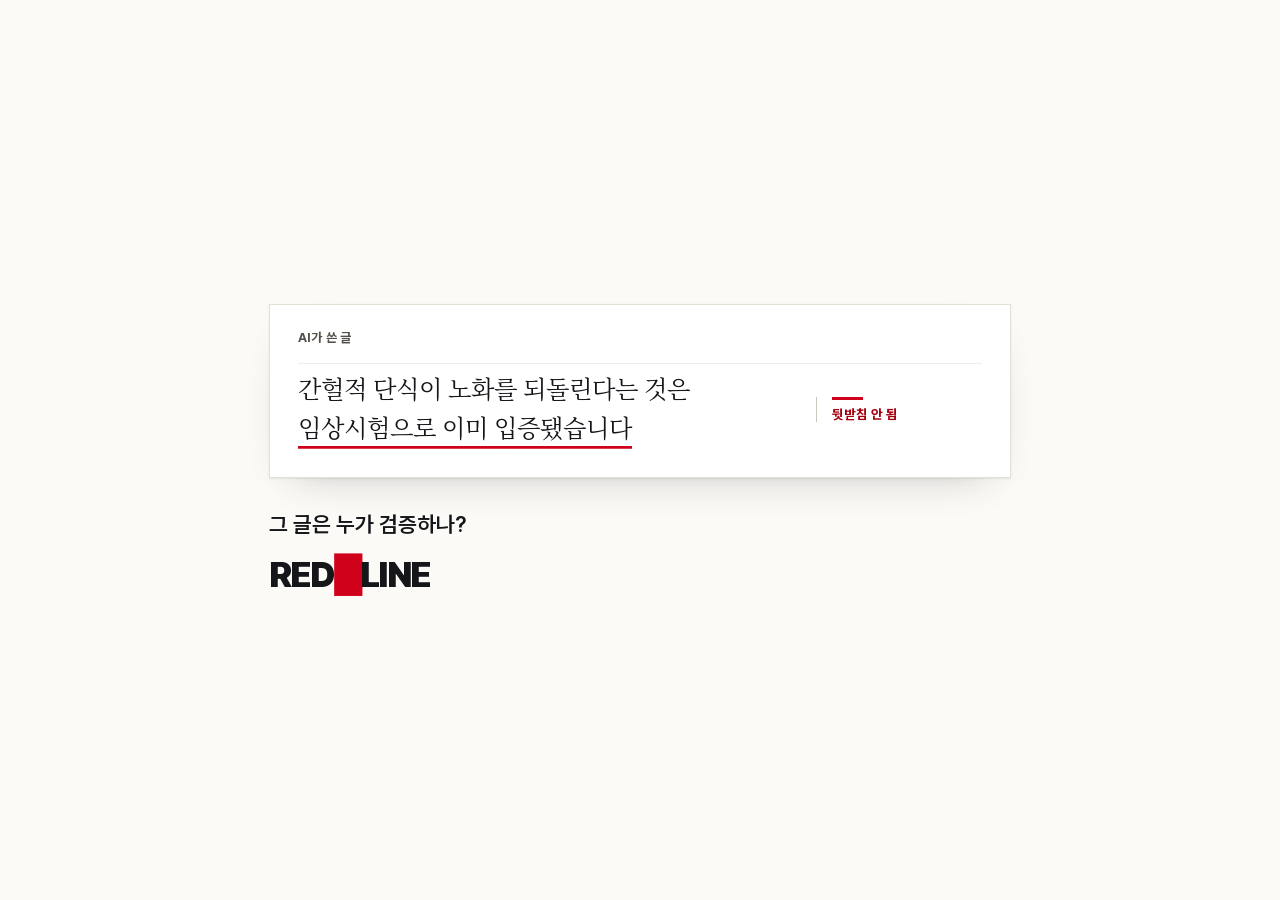
==== commit b45a4db7: "ui: restore the truncated first line of the cold open The opening sentence lost the clause that make" ====
--- a/ui/intro.html
+++ b/ui/intro.html
@@ -1,4 +1,13 @@
 <!doctype html>
+<!--
+  ★ 서버로 열어라. 파일을 더블클릭하면(file://) 아래 app.css 링크가 절대 경로라 통째로 안 붙는다.
+    증상: 글자가 전부 검정, 밑줄이 안 그어짐, 배경만 멀쩡(폴백이 있어서 고장으로 안 보인다).
+
+        python server.py --profile demo
+        http://127.0.0.1:8486/ui/intro.html
+
+  조작: Space·→ 다음 장면 / ←·Backspace 이전 / R 현재 장면 재생 / 1·2 장면 직접 선택
+-->
 <html lang="ko">
 <head>
 <meta charset="utf-8" />
@@ -180,7 +189,7 @@
       <div class="sheet-caption">AI가 쓴 글</div>
       <div class="line-row">
         <div class="line-text">
-          <span class="type" style="--type-at:250ms; --type-dur:1000ms; --type-steps:20">간헐적 단식이 노화를</span>
+          <span class="type" style="--type-at:250ms; --type-dur:1000ms; --type-steps:20">간헐적 단식이 노화를 되돌린다는 것은</span>
           <span class="type" style="--type-at:1300ms; --type-dur:850ms; --type-steps:16"><span class="claim-mark draw" data-mark="unsupported">임상시험으로 이미 입증됐습니다</span></span>
         </div>
         <div class="verdict-cell">
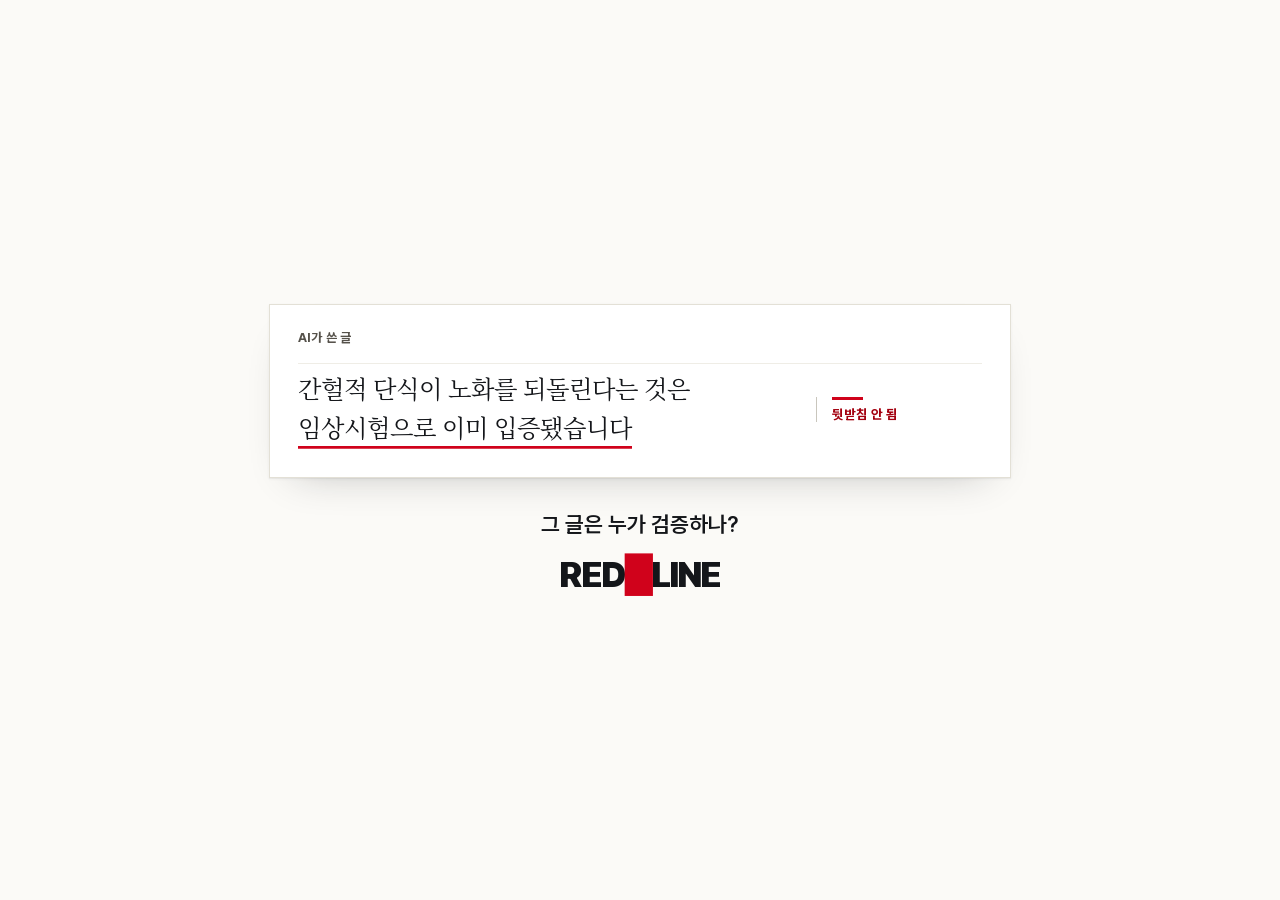
==== commit cb1a425b: "ui: center the question and wordmark under the sheet The scene grid centers the block, not the text " ====
--- a/ui/intro.html
+++ b/ui/intro.html
@@ -98,12 +98,16 @@
     color: var(--v-unsupported-label);
   }
 
+  /* 시트는 원고라 왼쪽 정렬이고, 질문과 워드마크는 가운데다 — 다른 규칙이다.
+     컨테이너의 justify-items 로는 안 된다. 그건 그리드 아이템만 가운데 놓고,
+     아이템 폭은 그 안의 .sheet(58vw)가 정하므로 글자는 왼쪽에 붙는다. */
   .ask {
     font-family: var(--f-sans);
     font-weight: 600;
     font-size: 1.7vw;
     color: var(--ink);
     margin-top: 2.6vw;
+    text-align: center;
     opacity: 0;
   }
   .scene.live .ask { animation: rise 400ms var(--ease-out, ease-out) 2950ms both; }
@@ -114,6 +118,7 @@
     font-size: 2.8vw;
     letter-spacing: -0.14vw;
     margin-top: 1.2vw;
+    text-align: center;
     opacity: 0;
   }
   .wordmark b { color: var(--v-unsupported-line); font-weight: 900; }
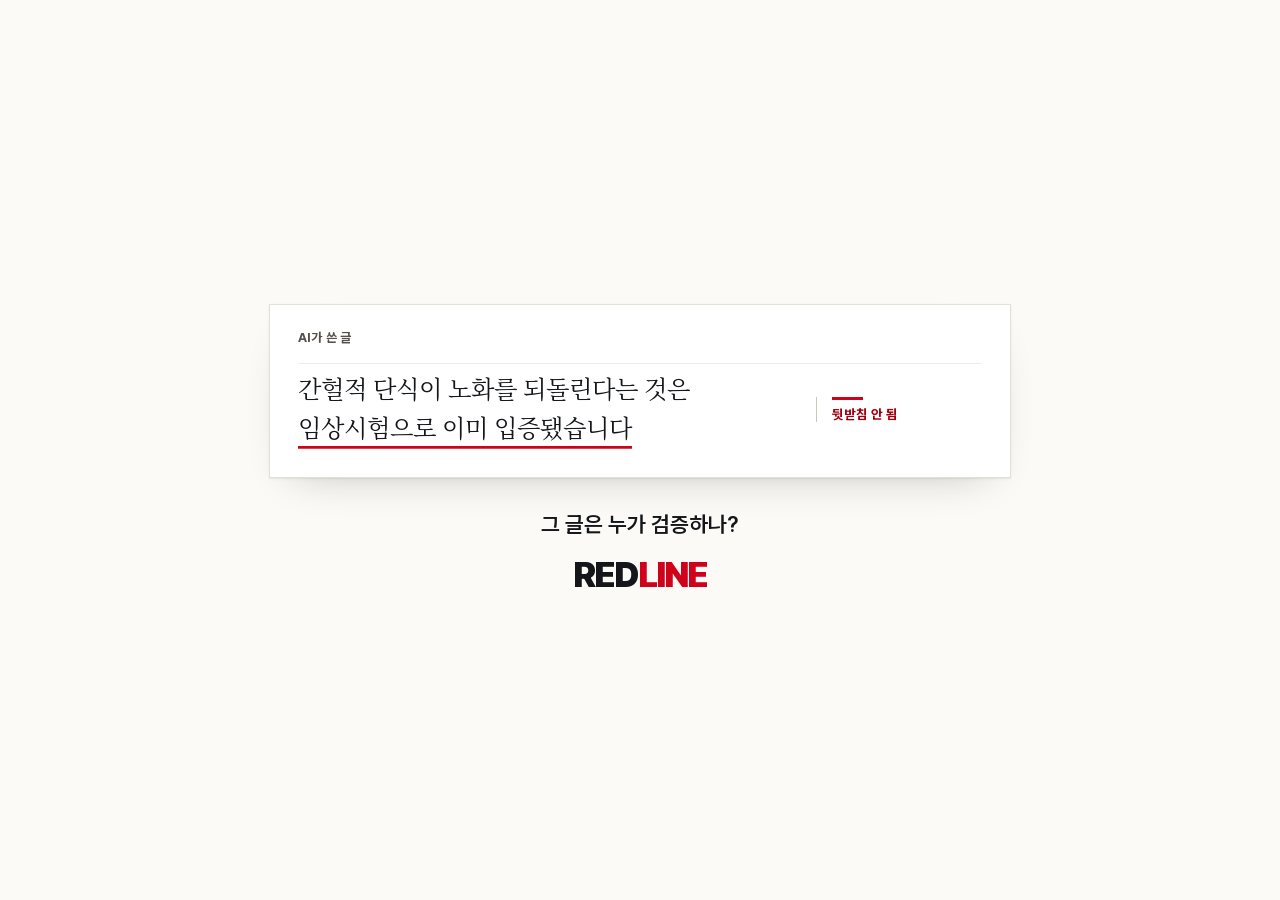
==== commit 448e3f8d: "ui: empty the intake, count characters, and clear the rail on re-entry - the textarea ships empty; t" ====
--- a/ui/intro.html
+++ b/ui/intro.html
@@ -116,12 +116,14 @@
     font-family: var(--f-sans);
     font-weight: 900;
     font-size: 2.8vw;
-    letter-spacing: -0.14vw;
+    letter-spacing: -0.147vw; /* 상단 바의 -1.2px/23px 과 같은 비율 */
+    white-space: nowrap;
     margin-top: 1.2vw;
     text-align: center;
     opacity: 0;
   }
-  .wordmark b { color: var(--v-unsupported-line); font-weight: 900; }
+  /* 상단 바의 워드마크와 같은 조판 — 인트로만 다른 로고를 쓰면 같은 제품으로 안 읽힌다. */
+  .wordmark .wm-b { color: var(--v-unsupported-line); }
   .scene.live .wordmark { animation: rise 420ms var(--ease-out, ease-out) 3750ms both; }
 
   @keyframes rise {
@@ -204,7 +206,7 @@
       </div>
     </div>
     <div class="ask">그 글은 누가 검증하나?</div>
-    <div class="wordmark">RED<b>█</b>LINE</div>
+    <div class="wordmark">RED<span class="wm-b">LINE</span></div>
   </div>
 </section>
 
--- a/ui/app.css
+++ b/ui/app.css
@@ -396,6 +396,24 @@
   outline: 2px solid var(--ink);
   outline-offset: 1px;
 }
+/* 글자 수는 빈 입력창의 안내이자 상한 고지다 — 읽는 데 방해되지 않게 연하게 둔다. */
+.input-wrap {
+  position: relative;
+}
+.input-count {
+  position: absolute;
+  right: 14px;
+  bottom: 12px;
+  font-family: var(--f-mono);
+  font-size: 12px;
+  color: var(--muted);
+  opacity: 0.5;
+  pointer-events: none;
+}
+.input-count[data-over="1"] {
+  color: var(--v-unsupported-label);
+  opacity: 1;
+}
 .form-foot {
   display: flex;
   align-items: center;
@@ -1373,6 +1391,17 @@
 }
 .report .v {
   font-weight: 700;
+}
+/* 판정 줄의 머리는 굵게, 설명은 한 단 들여쓴다 — 주장과 근거가 눈에 갈린다. */
+.report .claim-head {
+  display: block;
+  font-weight: 700;
+}
+.report .claim-why {
+  display: block;
+  margin-top: 3px;
+  padding-left: 14px;
+  color: var(--muted);
 }
 .report .v[data-v="unsupported"] {
   color: var(--v-unsupported-label);
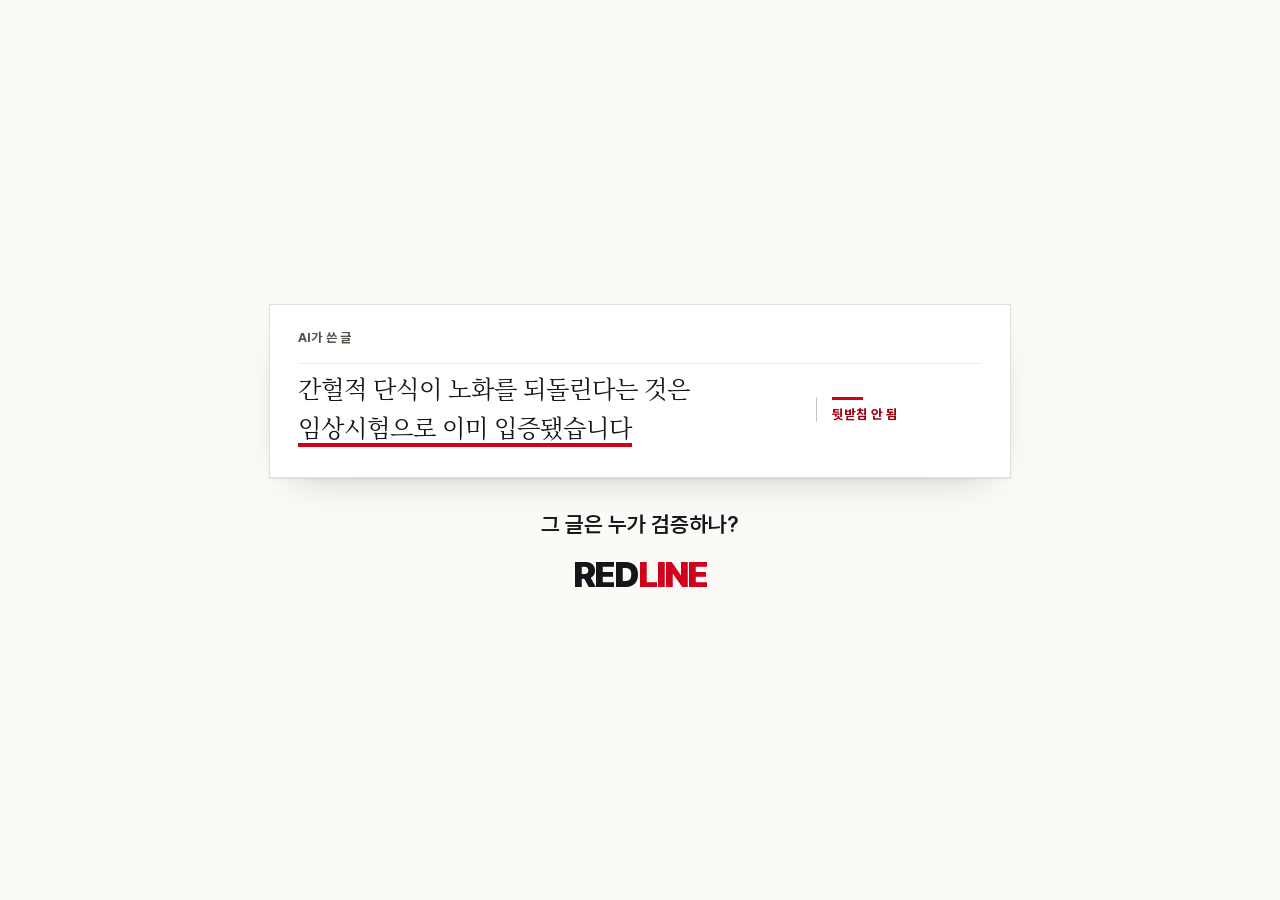
==== commit 686f38f6: "slides: say hidden, not unmentioned, and keep the closing line shared with the intro" ====
--- a/ui/intro.html
+++ b/ui/intro.html
@@ -3,7 +3,7 @@
   ★ 서버로 열어라. 파일을 더블클릭하면(file://) 아래 app.css 링크가 절대 경로라 통째로 안 붙는다.
     증상: 글자가 전부 검정, 밑줄이 안 그어짐, 배경만 멀쩡(폴백이 있어서 고장으로 안 보인다).
 
-        python server.py --profile demo
+        python server.py
         http://127.0.0.1:8486/ui/intro.html
 
   조작: Space·→ 다음 장면 / ←·Backspace 이전 / R 현재 장면 재생 / 1·2 장면 직접 선택
@@ -213,7 +213,7 @@
 <section class="scene" data-scene="2">
   <div class="card">
     <div class="big"><em>빨간 줄</em>은 시작입니다.</div>
-    <div class="big">이 글이 말하지 않은 것까지 찾습니다.</div>
+    <div class="big">이 글이 숨긴 것까지 찾습니다.</div>
     <hr />
     <div class="sub">AI가 쓰고, REDLINE이 감사합니다.</div>
     <div class="meta">Liner 학술 인덱스 · OpenAI Agents SDK</div>
--- a/ui/app.css
+++ b/ui/app.css
@@ -80,7 +80,7 @@
   --f-sans: "Pretendard", "Inter", "Malgun Gothic", "맑은 고딕", system-ui, sans-serif;
   --f-mono: "JetBrains Mono", "D2Coding", "Cascadia Mono", Consolas, ui-monospace, monospace;
 
-  --t-manuscript: 20px;
+  --t-manuscript: 18px;
   --t-number: 13px;
   --t-verdict: 15px;
   --t-chip: 13px;
@@ -90,6 +90,8 @@
   --shell: 1156px;
   --topbar-h: 64px;
   --scroll-pad: 78px;
+  /* 상단 바(64) + 상태 띠(약 104) + 여백. 스크롤 목적지가 이 아래로 와야 탭이 안 가린다. */
+  --scroll-pad-run: 186px;
   --margin-col: 280px;
 
   --shadow-sheet: 0 1px 0 rgba(20, 22, 26, 0.03), 0 1px 3px rgba(20, 22, 26, 0.05),
@@ -108,6 +110,7 @@
   --ease-stage: cubic-bezier(0.23, 1, 0.32, 1);
 
   --dur-press: 160ms;
+  --dur-tab: 140ms;
   --dur-tint: 180ms;
   --dur-settle: 200ms;
   --dur-card: 240ms;
@@ -133,6 +136,10 @@
 
 html {
   scroll-padding-top: var(--scroll-pad);
+}
+/* 런이 도는 동안에는 상단 바 아래에 상태 띠가 한 겹 더 붙는다 */
+html.is-running {
+  scroll-padding-top: var(--scroll-pad-run);
 }
 
 body {
@@ -302,7 +309,8 @@
   display: grid;
   grid-template-columns: 1fr 1.1fr;
   gap: 56px;
-  align-items: start;
+  /* 두 단의 아래 면을 맞춘다 — 남는 높이는 입력창이 받는다(아래 .form-card). */
+  align-items: stretch;
 }
 
 .hero-title {
@@ -338,11 +346,23 @@
   font-weight: 600;
   margin-bottom: 14px;
 }
+/* 두 단을 여는 표시 — 교정지에서 항목 앞에 찍는 점이다. 같은 자리에 같은 점이 선다. */
+.specimen-title::before,
+.form-label::before {
+  content: "";
+  display: inline-block;
+  width: 4px;
+  height: 4px;
+  margin-right: 8px;
+  vertical-align: 0.28em;
+  background: var(--ink);
+}
 .specimen-row {
   display: grid;
   grid-template-columns: 1fr auto;
   gap: 18px;
-  align-items: start;
+  /* 판정은 원고 옆 가운데 — 줄 수가 달라도 행마다 같은 자리에 선다. */
+  align-items: center;
   padding: 12px 0;
   border-top: 1px solid var(--hair);
 }
@@ -362,7 +382,7 @@
 }
 .specimen-note {
   display: block;
-  margin-top: 4px;
+  margin-top: 9px;
   font-size: 11px;
   line-height: 1.45;
   font-weight: 500;
@@ -371,6 +391,8 @@
 
 .form-card {
   padding: 26px 28px 24px;
+  display: flex;
+  flex-direction: column;
 }
 .form-label {
   display: block;
@@ -381,6 +403,7 @@
 #input-text {
   display: block;
   width: 100%;
+  flex: 1 1 auto;
   min-height: 220px;
   padding: 16px 18px;
   font-family: var(--f-serif);
@@ -396,9 +419,17 @@
   outline: 2px solid var(--ink);
   outline-offset: 1px;
 }
+/* 예시는 넣어 두는 것이 아니라 비쳐 보이는 것이다 — 지울 필요 없이 쓰기 시작하면 사라진다.
+   본문과 같은 세리프로 두어 붙여넣었을 때의 모습이 그대로 예고된다. */
+#input-text::placeholder {
+  color: var(--muted);
+  opacity: 0.42;
+}
 /* 글자 수는 빈 입력창의 안내이자 상한 고지다 — 읽는 데 방해되지 않게 연하게 둔다. */
 .input-wrap {
   position: relative;
+  display: flex;
+  flex: 1 1 auto;
 }
 .input-count {
   position: absolute;
@@ -417,7 +448,7 @@
 .form-foot {
   display: flex;
   align-items: center;
-  justify-content: space-between;
+  justify-content: flex-end;
   gap: 18px;
   margin-top: 18px;
 }
@@ -533,62 +564,275 @@
   }
 }
 
-/* --- 단계 전환의 그림자 --------------------------------------------------
-   그림자 자체를 전환하면 화면에서 가장 큰 두 면이 280ms 동안 매 프레임 다시
-   칠해진다. 그것도 하필 가장 눈에 띄는 순간에. 쉬는 그림자와 들어 올린 그림자를
-   의사 요소 두 겹으로 깔아 두고 불투명도만 교차시킨다 — 보이는 결과는 같다.
-   inset 이 음수인 것은 의사 요소를 테두리 상자까지 넓혀 원래 그림자와
-   같은 자리에서 시작시키기 위한 것이다. */
+/* --- 패널의 그림자 --------------------------------------------------------
+   그림자를 전환하면 화면에서 가장 큰 면이 매 프레임 다시 칠해진다. 쉬는 그림자를
+   의사 요소에 얹어 두고 건드리지 않는다. inset 이 음수인 것은 의사 요소를 테두리
+   상자까지 넓혀 원래 그림자와 같은 자리에서 시작시키기 위한 것이다. */
 
 .galley,
-.rebut {
+.rebut,
+.fixes {
   position: relative;
   box-shadow: none;
 }
 .galley::before,
-.galley::after,
 .rebut::before,
-.rebut::after {
+.fixes::before {
   content: "";
   position: absolute;
   inset: -1px;
   z-index: -1;
   pointer-events: none;
-  transition: opacity var(--dur-stage) var(--ease-stage);
-}
-.rebut::before,
-.rebut::after {
+  box-shadow: var(--shadow-sheet);
+}
+.rebut::before {
   top: -4px;
 }
-.galley::before,
-.rebut::before {
+
+/* --- 상태 띠 --------------------------------------------------------------
+   탭 위에서 런 내내 자리를 지킨다. 진행 중에는 진행률, 끝나면 결과 —
+   같은 자리에서 내용만 바뀌므로 새 블록이 튀어나오지 않는다. */
+
+.status-band {
+  position: sticky;
+  top: var(--topbar-h);
+  z-index: 30;
+  padding: 16px 34px 14px;
+  background: var(--sheet);
+  border: 1px solid var(--edge);
+  border-bottom: 0;
   box-shadow: var(--shadow-sheet);
 }
-.galley::after,
-.rebut::after {
-  box-shadow: var(--shadow-lift);
+.sb-head {
+  display: flex;
+  align-items: baseline;
+  gap: 12px;
+}
+.sb-title {
+  font-family: var(--f-sans);
+  font-size: 19px;
+  font-weight: 800;
+  letter-spacing: -0.02em;
+}
+.sb-note {
+  font-size: 13px;
+  font-weight: 700;
+  color: var(--muted);
+}
+.sb-again {
+  margin-left: auto;
+  flex: none;
+}
+/* 게이지는 시간이 얼마나 갔는지만 말한다. 남은 시간을 셈해 보여주지 않는다 —
+   모르는 것을 아는 척하지 않는다. */
+.sb-gauge {
+  margin-top: 12px;
+  height: 6px;
+  background: var(--hair);
+  overflow: hidden;
+}
+.sb-fill {
+  display: block;
+  height: 100%;
+  width: 100%;
+  background: var(--v-unsupported-line);
+  transform: scaleX(0);
+  transform-origin: left center;
+  transition: transform var(--dur-settle) linear;
+}
+.status-band[data-outcome="error"] .sb-fill {
+  background: var(--v-no_source-line);
+}
+.sb-meta {
+  display: flex;
+  align-items: baseline;
+  gap: 18px;
+  flex-wrap: wrap;
+  margin-top: 9px;
+  font-size: 13px;
+  color: var(--muted);
+}
+.sb-time b {
+  font-weight: 700;
+  color: var(--ink);
+}
+.sb-sep {
+  padding: 0 2px;
+  color: var(--muted);
+}
+.sb-result {
+  margin-left: auto;
+  font-weight: 700;
+  color: var(--ink);
+}
+
+/* --- 결과 탭 --------------------------------------------------------------
+   알약이 아니다. 종이 묶음에서 한 장이 앞으로 나온 모양 — 활성 탭은 아래 패널과
+   같은 흰 면이 되어 이어 붙고, 쉬는 탭은 한 겹 뒤에 물러나 있다. 그래서 누르기
+   전에도 낱장으로 읽힌다. */
+
+.tabs {
+  margin-bottom: -1px;
+  padding: 14px 0 0;
+}
+.tablist {
+  display: flex;
+  align-items: flex-end;
+  gap: 4px;
+  border-bottom: 1px solid var(--edge);
+  padding: 0 20px;
+}
+.tab {
+  position: relative;
+  display: flex;
+  align-items: baseline;
+  gap: 7px;
+  padding: 9px 16px 10px;
+  background: var(--paper);
+  border: 1px solid var(--edge);
+  border-bottom-color: var(--edge);
+  border-radius: 0;
+  font-family: var(--f-sans);
+  font-size: 15px;
+  font-weight: 700;
+  letter-spacing: -0.01em;
+  color: var(--muted);
+  cursor: pointer;
+  white-space: nowrap;
+  transition: background-color var(--dur-press) var(--ease-ink),
+    color var(--dur-press) var(--ease-ink),
+    border-color var(--dur-press) var(--ease-ink);
+}
+/* 활성 탭 위의 잉크 선 — 어느 장이 펼쳐져 있는지 멀리서도 읽힌다 */
+.tab::after {
+  content: "";
+  position: absolute;
+  left: -1px;
+  right: -1px;
+  top: -1px;
+  height: 2px;
+  background: var(--ink);
   opacity: 0;
-}
-.galley.is-focus::before,
-.galley.is-receded::before,
-.rebut.is-focus::before {
+  transition: opacity var(--dur-press) var(--ease-ink);
+}
+.tab[aria-selected="true"] {
+  background: var(--sheet);
+  color: var(--ink);
+  border-bottom-color: var(--sheet);
+  margin-bottom: -1px;
+  padding-bottom: 11px;
+}
+.tab[aria-selected="true"]::after {
+  opacity: 1;
+}
+.tab:focus-visible {
+  outline: 2px solid var(--ink);
+  outline-offset: 1px;
+  z-index: 1;
+}
+@media (hover: hover) and (pointer: fine) {
+  .tab:not([aria-selected="true"]):hover {
+    background: var(--sheet);
+    color: var(--ink);
+    border-color: var(--rule);
+  }
+}
+.tab:not([aria-selected="true"]):active {
+  background: var(--hair);
+}
+.tab-count {
+  font-family: var(--f-mono);
+  font-size: 12px;
+  font-weight: 500;
+  color: var(--v-no_source-line);
+  font-variant-numeric: tabular-nums;
+}
+.tab[aria-selected="true"] .tab-count {
+  color: var(--muted);
+}
+/* 비어 있어도 누를 수 있다 — 왜 비었는지는 그 패널만 말할 수 있다 */
+.tab[data-empty="1"] .tab-count {
+  color: var(--rule);
+}
+
+/* 들어오는 패널만 뜬다. 이동은 없다 — 탭은 대등한 형제라 방향이 없고,
+   읽는 중에 글이 움직이면 안 된다. */
+.tabpanel {
+  transition: opacity var(--dur-tab) var(--ease-ink);
+}
+.tabpanel.is-entering {
   opacity: 0;
-}
-.galley.is-focus::after,
-.rebut.is-focus::after {
-  opacity: 1;
+  transition: none;
+}
+
+/* --- 추천 수정안 패널 ---------------------------------------------------- */
+
+.fixes {
+  padding: 26px 34px 30px;
+  border-top: 4px solid var(--fix-line);
+}
+/* 원문은 물러나고 대안이 앞에 선다. 대안은 그대로 옮겨 적을 문장이라 본문 세리프다. */
+.fix-list {
+  display: flex;
+  flex-direction: column;
+  gap: 14px;
+}
+.fix-list li {
+  padding: 16px 20px 18px;
+  background: var(--fix-tint);
+  border: 1px solid var(--edge);
+}
+.fix-tag {
+  font-family: var(--f-mono);
+  font-size: 11px;
+  font-weight: 600;
+  letter-spacing: 0.06em;
+  color: var(--muted);
+  vertical-align: 1px;
+}
+.fix-tag.is-now {
+  color: var(--fix-label);
+}
+/* 이름표와 문장을 두 칸으로 세운다. 매달린 들여쓰기는 text-indent 가 상속돼
+   이름표 안쪽까지 끌려 나가므로 여기서는 쓰지 않는다. */
+.fix-was,
+.fix-now {
+  display: grid;
+  grid-template-columns: 78px minmax(0, 1fr);
+  align-items: baseline;
+  column-gap: 10px;
+}
+.fix-was {
+  font-family: var(--f-serif);
+  font-size: 15px;
+  line-height: 1.5;
+  color: var(--muted);
+}
+.fix-was .fix-said {
+  text-decoration: line-through;
+  text-decoration-color: var(--rule);
+  text-decoration-thickness: 1px;
+}
+.fix-now {
+  margin-top: 10px;
+  padding-top: 10px;
+  border-top: 1px solid var(--edge);
+  font-family: var(--f-serif);
+  font-size: var(--t-report);
+  line-height: 1.6;
+  color: var(--ink);
+}
+.fixes-empty {
+  padding: 22px 0 6px;
+  font-size: 15px;
+  line-height: 1.6;
+  color: var(--muted);
 }
 
 /* --- 단계 1~3: 원고 + 여백 ---------------------------------------------- */
 
 .galley {
   padding: 30px 34px 0;
-  transition: opacity var(--dur-stage) var(--ease-stage),
-    transform var(--dur-stage) var(--ease-stage);
-}
-.galley.is-receded {
-  opacity: 0.42;
-  transform: scale(var(--stage-scale));
 }
 
 .section-head {
@@ -680,13 +924,16 @@
 }
 .s-row {
   display: grid;
-  grid-template-columns: 44px minmax(0, 66ch) var(--margin-col);
-  gap: 24px;
-  padding: 14px 0 16px;
+  grid-template-columns: 38px minmax(0, 66ch) var(--margin-col);
+  gap: 20px;
+  padding: 10px 0 12px;
   border-top: 1px solid var(--hair);
 }
 .s-row:first-child {
   border-top: 0;
+}
+.s-row.arrive {
+  animation: card-arrive var(--dur-card) var(--ease-settle) both;
 }
 .s-num {
   font-family: var(--f-mono);
@@ -699,21 +946,21 @@
 .s-text {
   font-family: var(--f-serif);
   font-size: var(--t-manuscript);
-  line-height: 1.65;  text-wrap: pretty;
+  line-height: 1.55;  text-wrap: pretty;
 }
 .s-margin {
   border-left: 1px solid var(--rule);
   padding-left: 20px;
-  min-height: 34px;
+  min-height: 28px;
   display: flex;
   flex-direction: column;
-  gap: 12px;
+  gap: 10px;
 }
 
 /* 구조 줄 — 번호칸도 여백칸도 주지 않는다 */
 .s-row.is-structural {
-  grid-template-columns: 44px minmax(0, 66ch) var(--margin-col);
-  padding: 22px 0 2px;
+  grid-template-columns: 38px minmax(0, 66ch) var(--margin-col);
+  padding: 16px 0 2px;
   border-top: 0;
 }
 .s-row.is-structural .s-num,
@@ -763,7 +1010,9 @@
   background-size: 100% 4px;
   -webkit-box-decoration-break: clone;
   box-decoration-break: clone;
-  padding-bottom: 5px;
+  /* 행간의 한가운데에 두면 아래 줄에 붙은 것으로 읽힌다 — 자기 글자 쪽에 세운다.
+     18px/1.55 에서 위아래 여백이 각각 5px 이므로 그 안쪽에 긋는다. */
+  padding-bottom: 2px;
 }
 .claim-mark[data-mark="pending"],
 .claim-mark[data-mark="non_auditable"] {
@@ -771,7 +1020,8 @@
 }
 .claim-mark[data-mark="unsupported"] {
   background-image: linear-gradient(var(--v-unsupported-line), var(--v-unsupported-line));
-  background-size: 100% 4px;
+  /* 굵은 실선이 이 판정의 부호다. 다만 4px 은 혼자 도드라져 다른 부호와 급이 안 맞았다. */
+  background-size: 100% 3px;
 }
 .claim-mark[data-mark="supported"] {
   background-image: linear-gradient(var(--v-supported-line), var(--v-supported-line));
@@ -900,7 +1150,7 @@
   display: flex;
   align-items: center;
   gap: 10px;
-  margin-top: 9px;
+  margin-top: 7px;
   height: 16px;
 }
 .bar-track {
@@ -939,7 +1189,7 @@
   grid-column: 2;
   height: 42px;
   overflow: hidden;
-  margin-top: 9px;
+  margin-top: 7px;
   display: flex;
   flex-direction: column;
   gap: 4px;
@@ -1089,11 +1339,24 @@
   background: var(--hair);
   overflow: hidden;
 }
+/* 셋의 이름은 화살표로 잇지 않는다. 순서가 아니라 각각이 끝났는지를 말하는
+   자리라서, 이름이 자기 칸 밑에 그대로 서 있는 편이 맞다. */
+.axis-legend {
+  display: flex;
+  gap: 6px;
+  margin: 12px 0 0;
+  padding: 0;
+  list-style: none;
+}
+.axis-legend li {
+  flex: 1;
+  min-width: 0;
+}
 .axis-cell::before {
   content: "";
   position: absolute;
   inset: 0;
-  background: var(--ink);
+  background: var(--v-unsupported-line);
   transform: scaleX(0);
   transform-origin: left center;
   transition: transform var(--dur-stage) var(--ease-ink);
@@ -1117,11 +1380,6 @@
   margin-top: 34px;
   padding: 30px 36px 34px;
   border-top: 4px solid var(--rebut-line);
-  transition: opacity var(--dur-stage) var(--ease-stage),
-    transform var(--dur-stage) var(--ease-stage);
-}
-.rebut.is-focus {
-  transform: translateY(var(--stage-lift));
 }
 .rebut .section-head {
   padding-bottom: 16px;
@@ -1218,49 +1476,49 @@
   font-size: 18px;
 }
 
-/* --- 단계 5: 최종 보고 --------------------------------------------------- */
+/* --- 최종 보고 탭 --------------------------------------------------------- */
 
 .terminal {
-  margin-top: 34px;
-  padding: 26px 30px;
-  background: var(--sheet);
-  border: 1px solid var(--ink);
-  border-left: 6px solid var(--ink);
-  box-shadow: var(--shadow-sheet);
-}
-.terminal[data-outcome="complete"] {
-  border-left-color: var(--v-supported-line);
-}
-.terminal[data-outcome="partial"] {
-  border-left-color: var(--v-overstated-line);
-}
-.terminal[data-outcome="error"] {
-  border-left-color: var(--v-unsupported-line);
+  padding: 26px 34px 30px;
+}
+.report-sub {
+  font-size: 13px;
+  line-height: 1.6;
+  color: var(--muted);
+}
+/* 모델이 쓴 보고문 위에 호스트가 센 값을 둔다 — 어긋나면 이쪽이 정본이다 */
+.report-facts {
+  display: flex;
+  align-items: baseline;
+  gap: 14px;
+  flex-wrap: wrap;
+  margin: 18px 0 4px;
+  padding: 12px 16px;
+  background: var(--paper);
+  border: 1px solid var(--edge);
+  font-size: 14px;
+}
+.report-facts b {
+  font-weight: 700;
+  white-space: nowrap;
+}
+.rf-nums {
+  font-variant-numeric: tabular-nums;
+  font-weight: 600;
+}
+.rf-note {
+  margin-left: auto;
+  font-size: 12px;
+  color: var(--muted);
+}
+.report-empty {
+  padding: 22px 0 6px;
+  font-size: 15px;
+  line-height: 1.6;
+  color: var(--muted);
 }
 .terminal[data-outcome="non_auditable"] {
   border-left-color: var(--rule);
-}
-.terminal-head {
-  display: grid;
-  grid-template-columns: 1fr auto;
-  gap: 30px;
-  align-items: start;
-  padding-bottom: 22px;
-  border-bottom: 1px solid var(--hair);
-}
-#terminal-title {
-  font-size: 26px;
-  font-weight: 700;
-  letter-spacing: -0.02em;
-}
-.terminal-note {
-  display: inline-block;
-  margin-top: 8px;
-  padding: 3px 9px;
-  font-size: 12px;
-  font-weight: 700;
-  color: var(--paper);
-  background: var(--muted);
 }
 [data-outcome="partial"] .terminal-note {
   background: var(--v-overstated-label);
@@ -1308,31 +1566,6 @@
 #missing-actions li::before {
   content: "· ";
 }
-.terminal-coverage {
-  min-width: 190px;
-  padding: 16px 20px;
-  background: var(--ink);
-  color: var(--paper);
-}
-.terminal-coverage h3 {
-  font-size: 12px;
-  font-weight: 600;
-  opacity: 0.75;
-}
-.terminal-coverage .metric {
-  color: var(--paper);
-  margin-bottom: 0;
-}
-.terminal-coverage .metric .sep {
-  color: rgba(251, 250, 247, 0.45);
-}
-
-.report-label {
-  margin: 24px 0 4px;
-  font-size: 12px;
-  font-weight: 600;
-  color: var(--muted);
-}
 .report {
   max-width: 74ch;
   font-size: var(--t-report);
@@ -1425,73 +1658,16 @@
   background: var(--paper);
   border: 1px solid var(--edge);
 }
+/* 흐르는 문장 안에서는 서체를 바꾸지 않는다 — 숫자만 모노로 뽑으면 글이 기워 붙인 것으로
+   읽힌다. 자릿수만 고정해 수치가 흔들리지 않게 한다. 모노는 지표·칩·프로젝터의 몫이다. */
 .report .num {
-  font-family: var(--f-mono);
-  font-size: 0.92em;
   font-variant-numeric: tabular-nums;
-}
-
-/* 추천 수정안 — 지적으로 끝나지 않고 고쳐 쓰기로 마무리하는 절 */
-.fixbox {
-  margin: 26px 0 6px;
-  padding: 22px 26px 20px;
-  background: var(--fix-tint);
-  border-left: 5px solid var(--fix-line);
-  box-shadow: var(--shadow-sheet);
-}
-.fixbox > h3 {
-  margin: 0 0 4px;
-  font-size: 18px;
-  color: var(--fix-label);
-}
-.fixbox li {
-  border-left: 0;
-  padding: 18px 0 0 16px;
-  margin-top: 18px;
-  border-top: 1px solid var(--hair);
-}
-.fixbox li:first-of-type {
-  border-top: 0;
-  margin-top: 6px;
-  padding-top: 0;
-}
-.fix-from {
-  display: block;
-  font-family: var(--f-sans);
-  font-size: 13px;
-  line-height: 1.6;
-  color: var(--muted);
-}
-.fix-to {
-  display: block;
-  margin-top: 8px;
-  padding-left: 17px;
-  text-indent: -17px;
-  font-family: var(--f-serif);
-  font-size: 16px;
-  line-height: 1.65;
-  color: var(--ink);
-}
+  font-feature-settings: "tnum" 1;
+}
+
 
 /* --- 떠 있는 요소 -------------------------------------------------------- */
 
-.follow-run {
-  position: fixed;
-  left: 50%;
-  bottom: 26px;
-  transform: translateX(-50%);
-  z-index: 50;
-  padding: 12px 20px;
-  font-size: 13px;
-  font-weight: 700;
-  color: var(--paper);
-  background: var(--ink);
-  border: 0;
-  box-shadow: var(--shadow-lift);
-}
-body.has-banner .follow-run {
-  bottom: 78px;
-}
 
 .source-banner {
   position: fixed;
@@ -1993,6 +2169,10 @@
     transition-delay: 0ms !important;
     scroll-behavior: auto !important;
   }
+  /* 탭 전환은 아예 없앤다 — 패널이 바뀐 것은 탭 밑줄이 이미 말한다 */
+  .tabpanel {
+    transition-duration: 0ms !important;
+  }
 }
 
 html.force-reduced {
@@ -2014,6 +2194,9 @@
   transition-delay: 0ms !important;
   scroll-behavior: auto !important;
 }
+html.force-reduced .tabpanel {
+  transition-duration: 0ms !important;
+}
 
 /* --- 반응형 -------------------------------------------------------------- */
 
